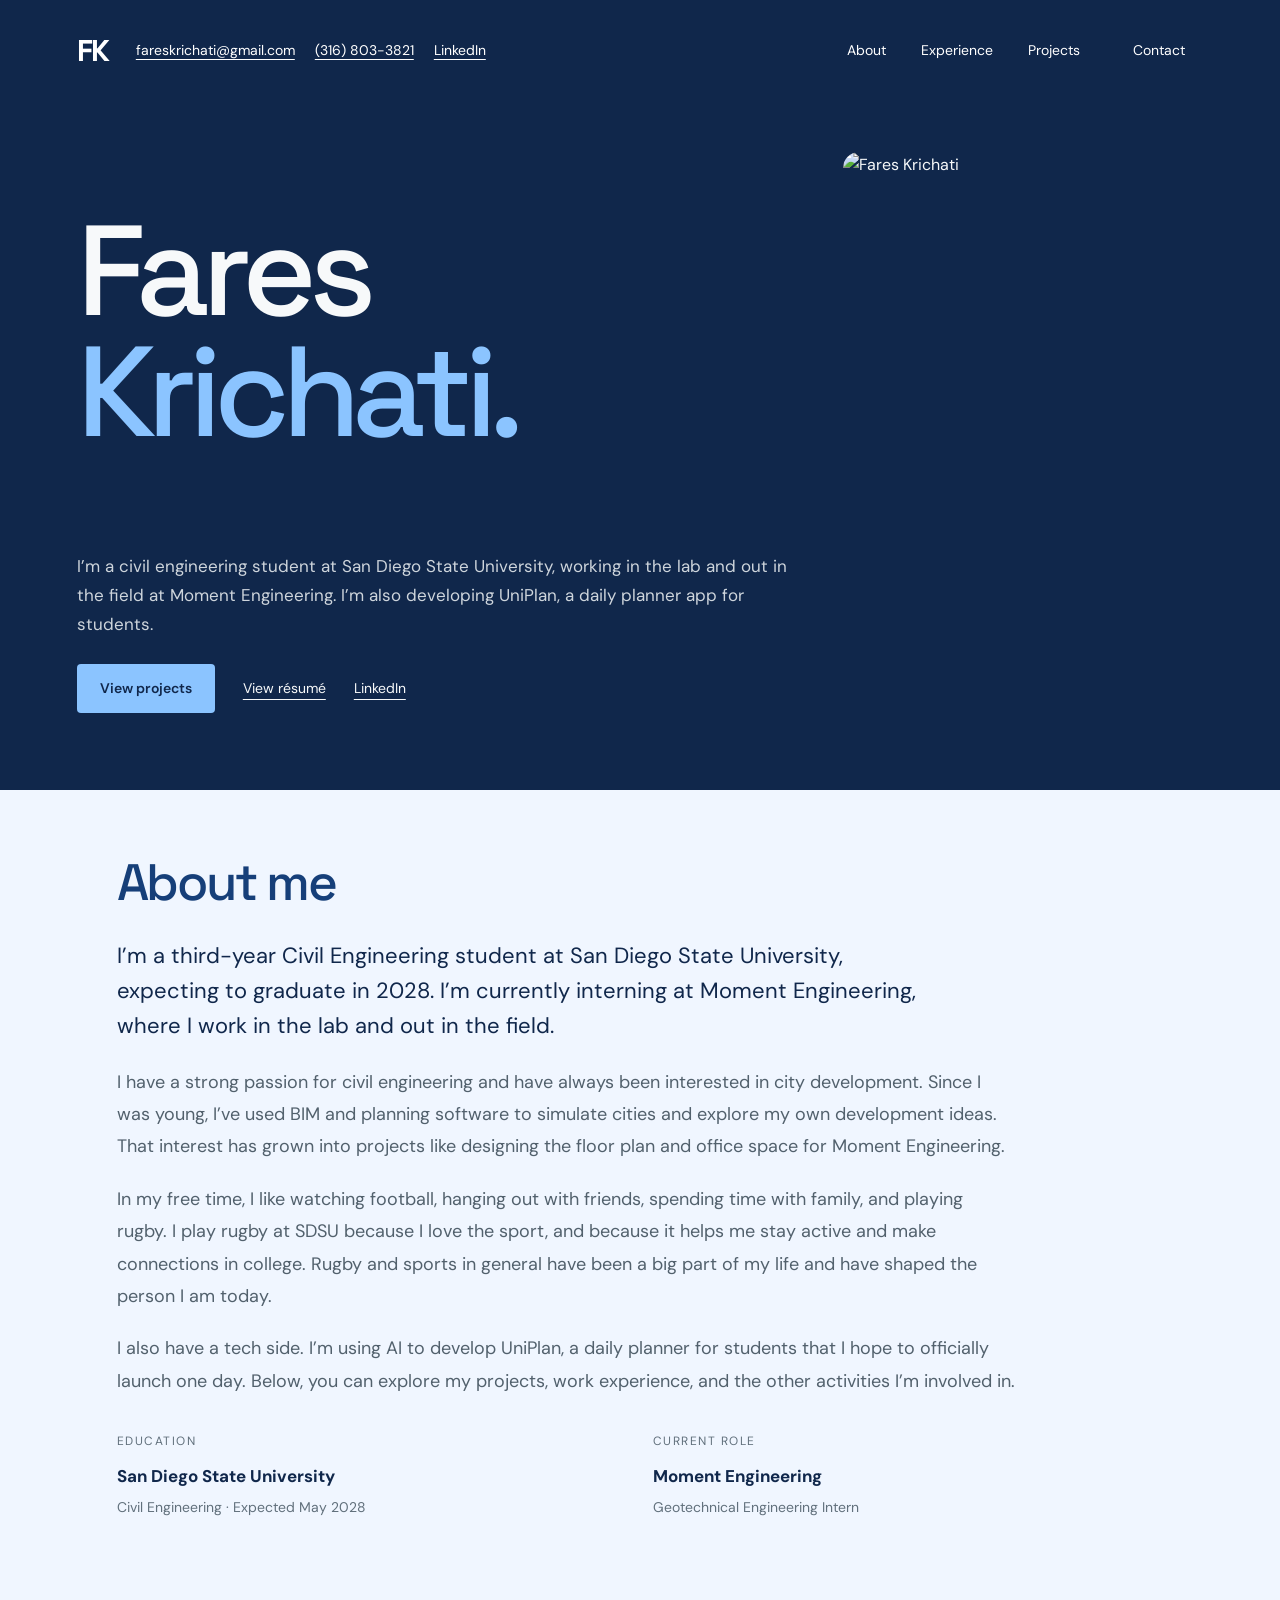
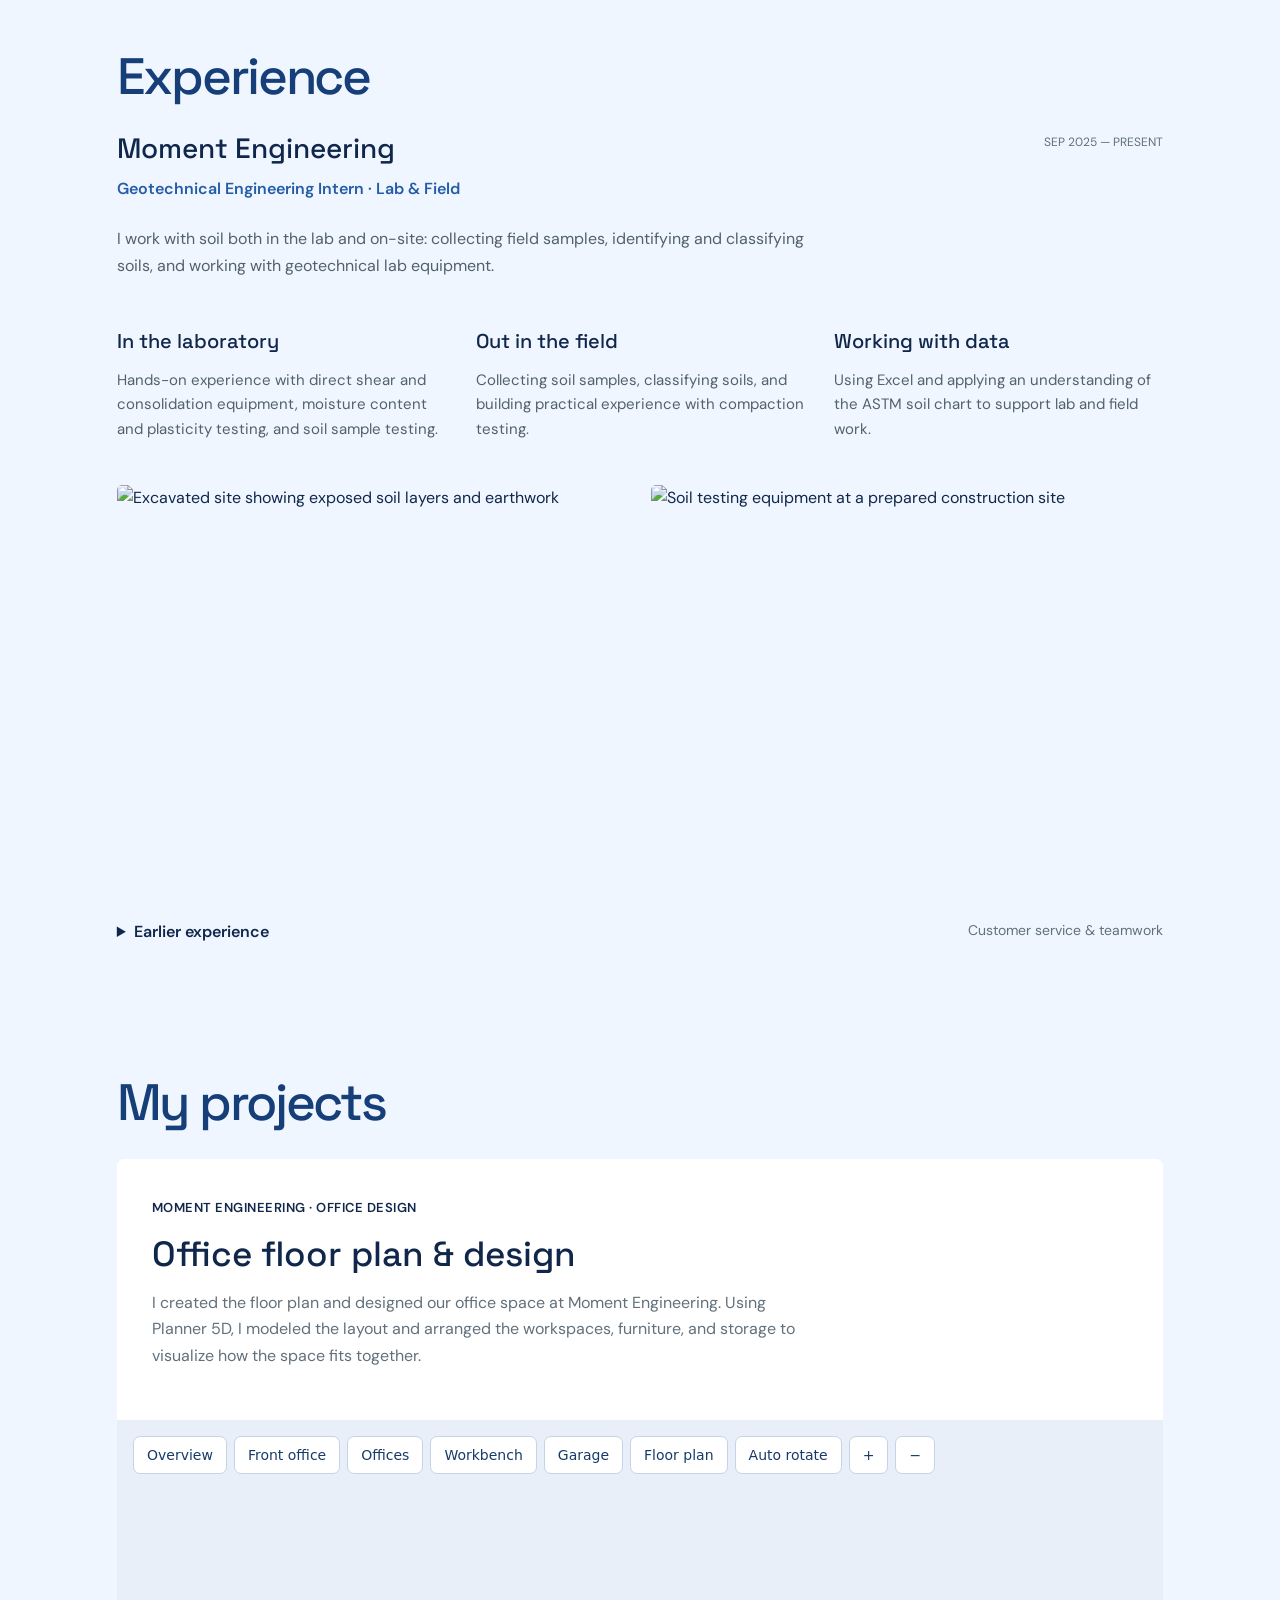
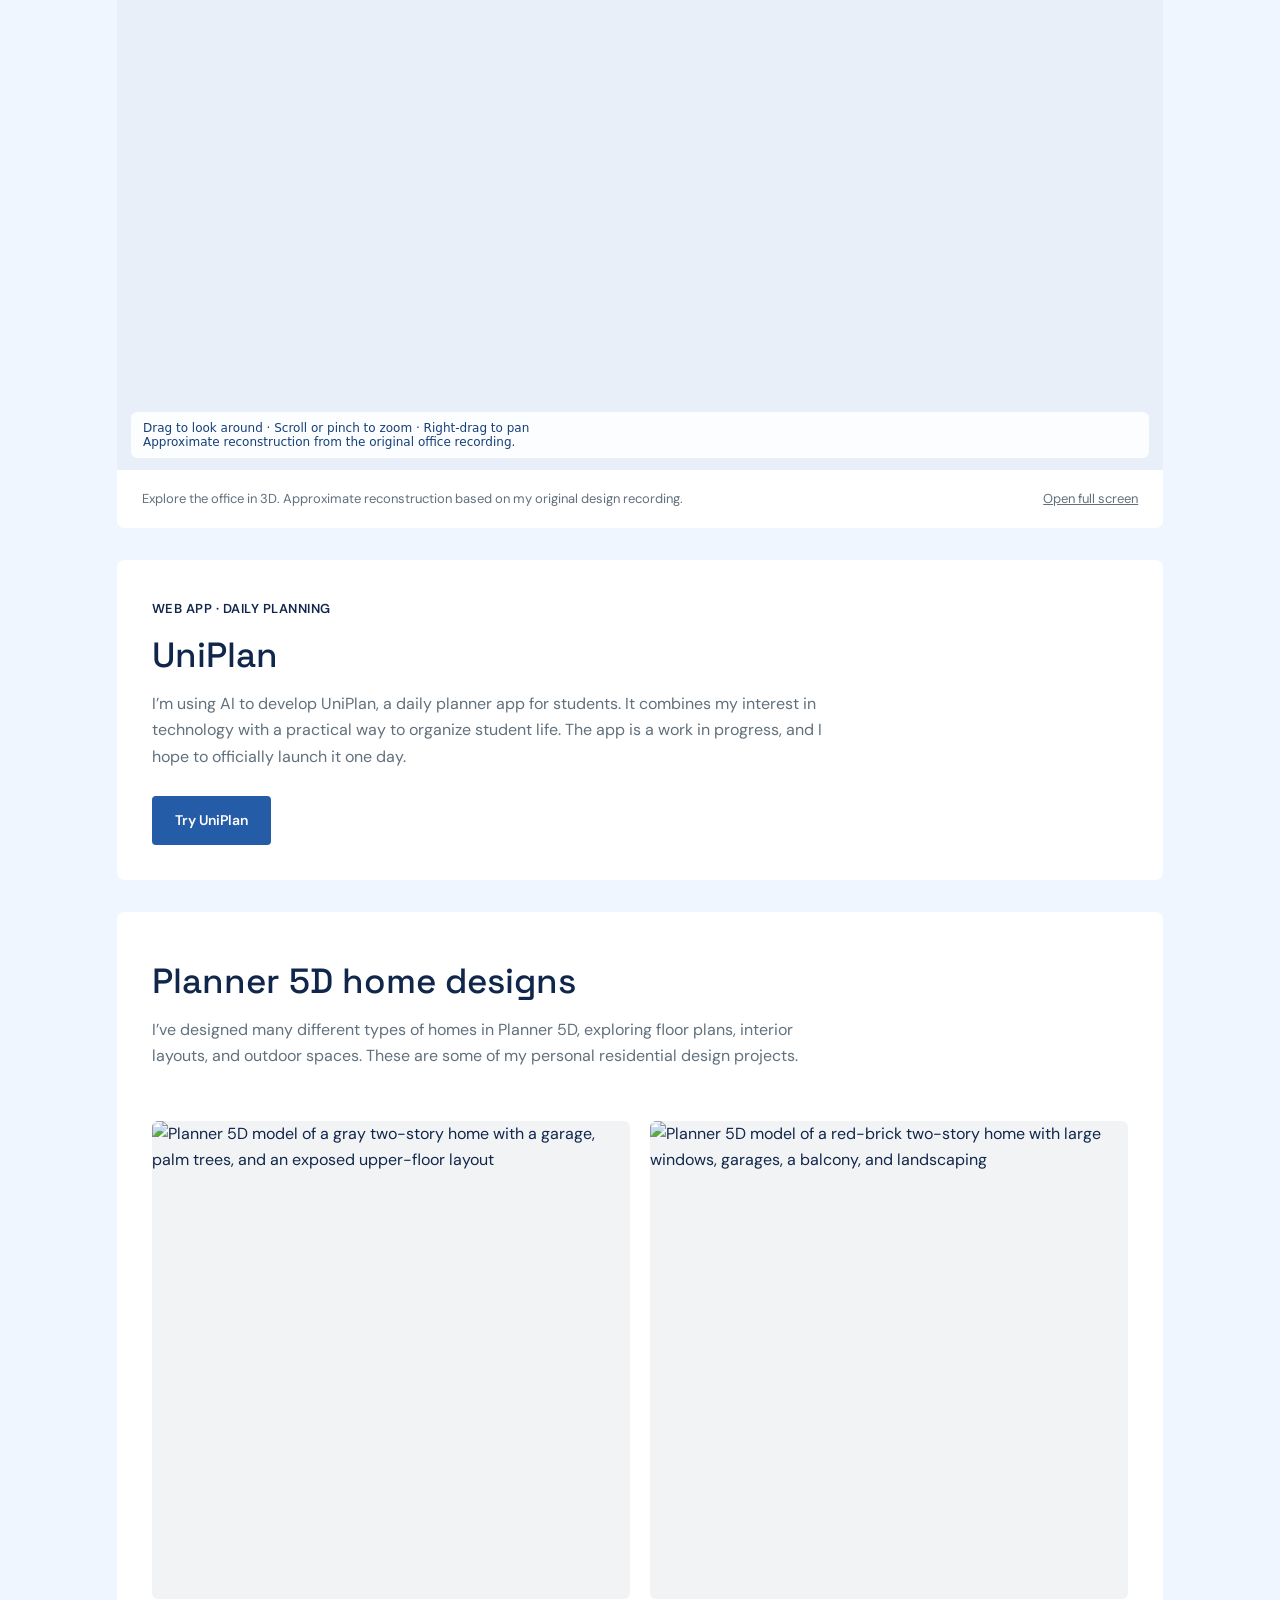
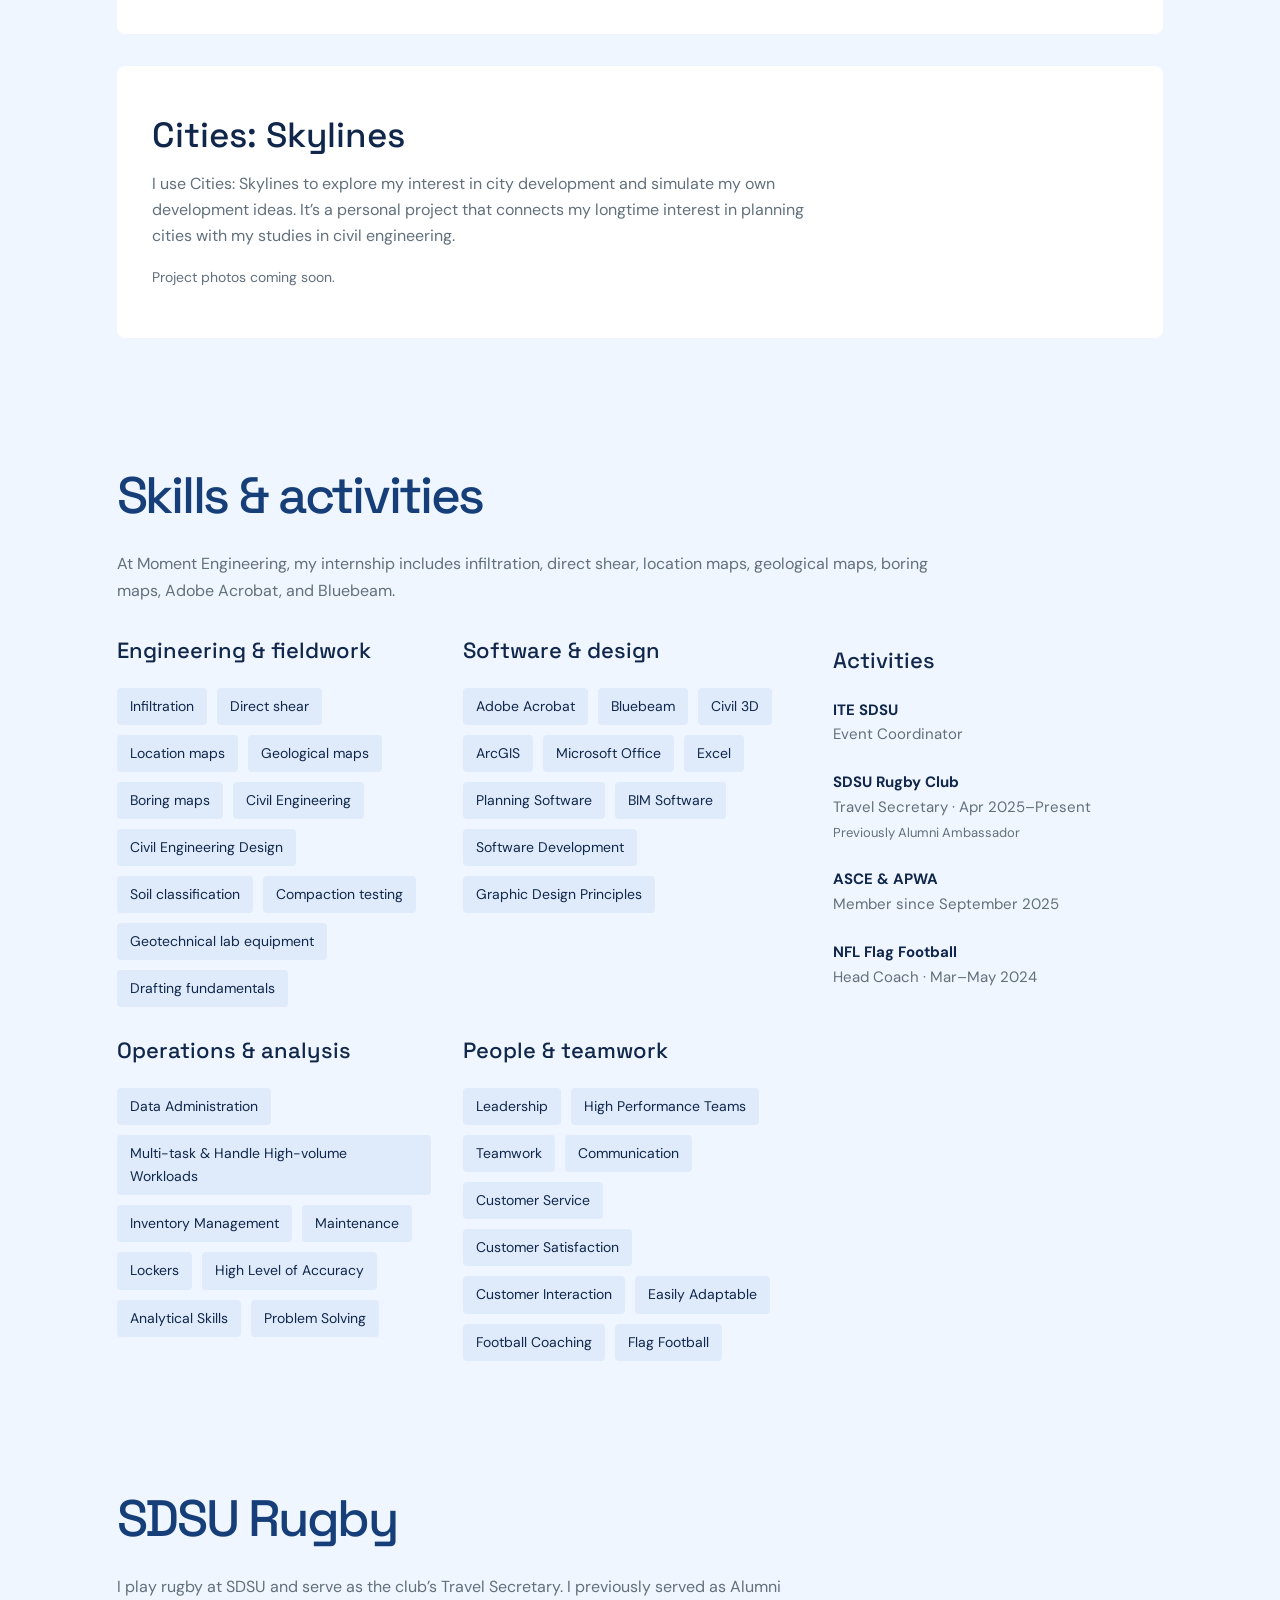
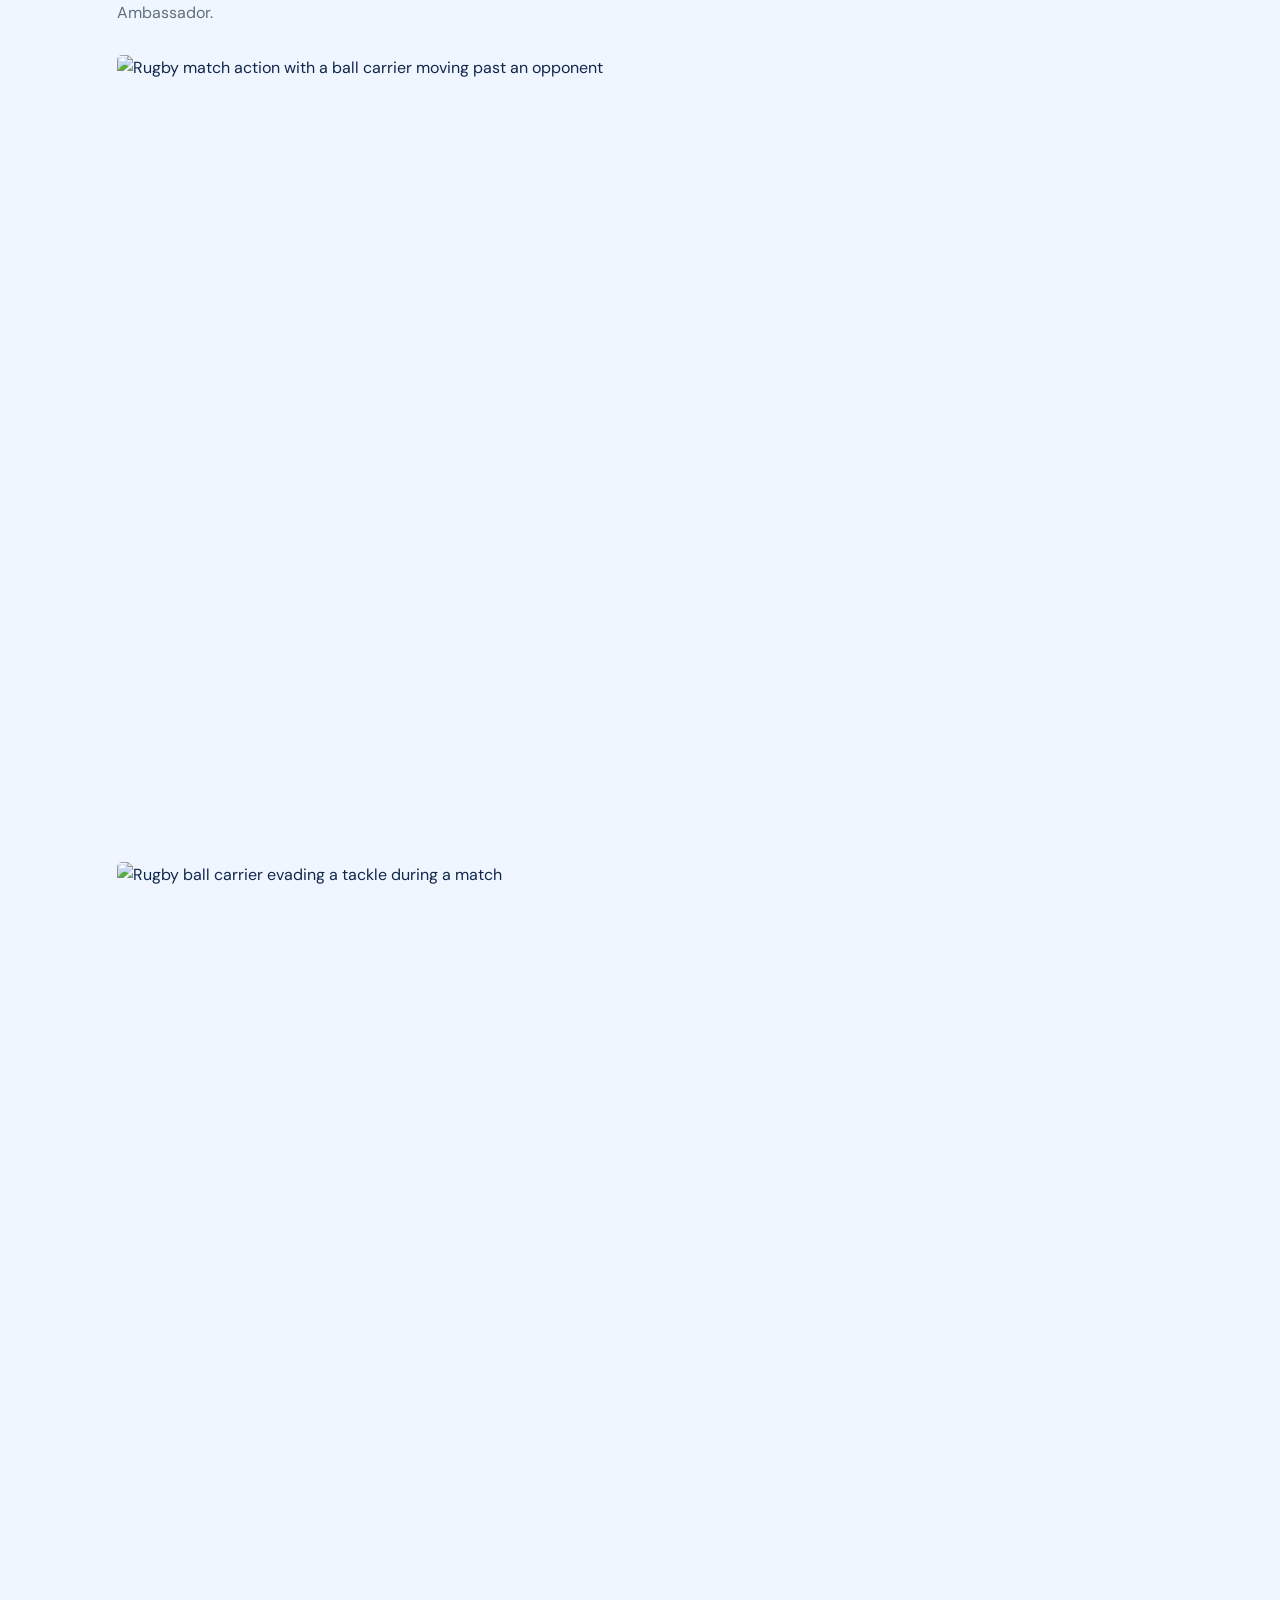
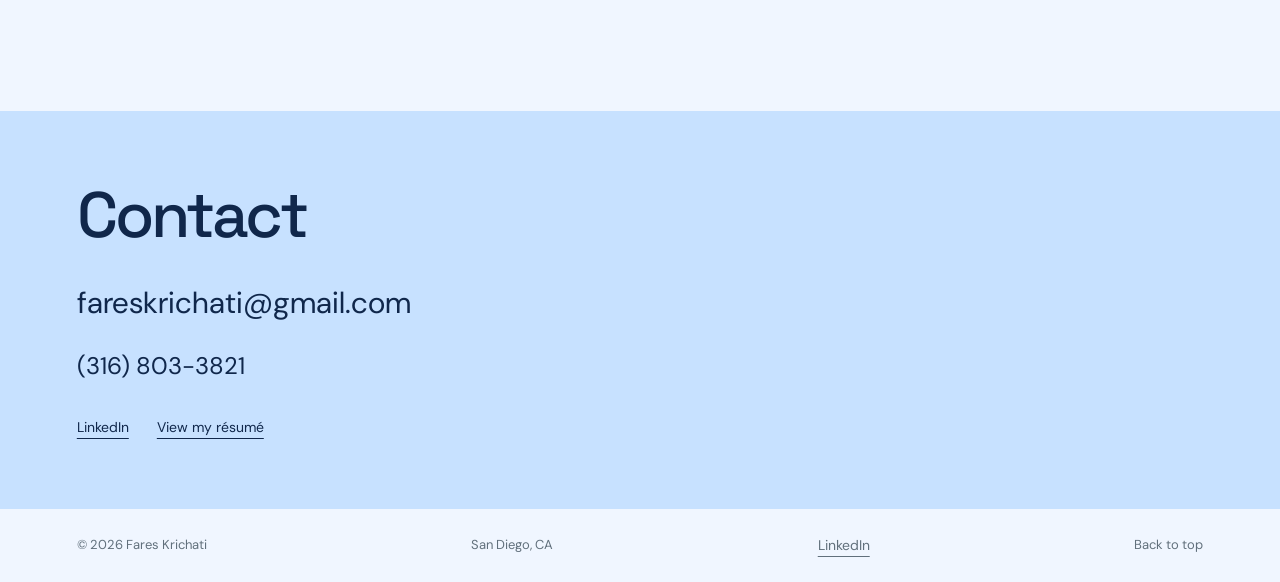
==== index.html @ babab0ae "Add files via upload" ====
<!doctype html>
<html lang="en"><head><meta charset="utf-8"><meta name="viewport" content="width=device-width,initial-scale=1"><meta name="description" content="Fares Krichati — Civil Engineering student at San Diego State University, lab and field intern at Moment Engineering, and creator of UniPlan."><meta name="theme-color" content="#10274b"><title>Fares Krichati | Civil Engineering & Projects</title><link rel="icon" type="image/svg+xml" href="data:image/svg+xml,%3Csvg xmlns='http://www.w3.org/2000/svg' viewBox='0 0 40 40'%3E%3Crect width='40' height='40' rx='8' fill='%2310274b'/%3E%3Ctext x='7' y='28' fill='%238bc4ff' font-family='Arial' font-size='24' font-weight='bold'%3EF%3C/text%3E%3C/svg%3E"><link rel="stylesheet" href="styles.css?v=header-contact-2"></head>
<body><a class="skip" href="#main">Skip to content</a><header><div class="header-identity"><a class="logo" href="#" aria-label="Fares Krichati home">FK</a><address class="header-contact" aria-label="Contact Fares"><a href="mailto:fareskrichati@gmail.com">fareskrichati@gmail.com</a><a href="tel:+13168033821">(316) 803-3821</a><a href="https://www.linkedin.com/in/fares-krichati-6422a7346/" target="_blank" rel="noopener">LinkedIn</a></address></div><nav aria-label="Main navigation"><a href="#about">About</a><a href="#experience">Experience</a><a href="#projects">Projects</a><a class="nav-contact" href="#contact">Contact</a></nav></header>
<main id="main"><section class="hero"><div class="hero-heading"><h1>Fares<br><span>Krichati.</span></h1><img class="portrait" src="media/fares-portrait.png" alt="Fares Krichati" width="800" height="800" fetchpriority="high"></div><div class="hero-bottom"><div class="intro"><p>I’m a civil engineering student at San Diego State University, working in the lab and out in the field at Moment Engineering. I’m also developing UniPlan, a daily planner app for students.</p><div class="actions"><a class="button blue" href="#projects">View projects</a><a class="text-link" href="resume.pdf" target="_blank" rel="noopener">View résumé</a><a class="text-link" href="https://www.linkedin.com/in/fares-krichati-6422a7346/" target="_blank" rel="noopener">LinkedIn</a></div></div></div></section>
<section class="about section" id="about"><div><h2>About me</h2><div class="about-story"><p class="large-copy">I’m a third-year Civil Engineering student at San Diego State University, expecting to graduate in 2028. I’m currently interning at Moment Engineering, where I work in the lab and out in the field.</p><p>I have a strong passion for civil engineering and have always been interested in city development. Since I was young, I’ve used BIM and planning software to simulate cities and explore my own development ideas. That interest has grown into projects like designing the floor plan and office space for Moment Engineering.</p><p>In my free time, I like watching football, hanging out with friends, spending time with family, and playing rugby. I play rugby at SDSU because I love the sport, and because it helps me stay active and make connections in college. Rugby and sports in general have been a big part of my life and have shaped the person I am today.</p><p>I also have a tech side. I’m using AI to develop UniPlan, a daily planner for students that I hope to officially launch one day. Below, you can explore my projects, work experience, and the other activities I’m involved in.</p></div><div class="facts"><div><span>EDUCATION</span><strong>San Diego State University</strong><p>Civil Engineering · Expected May 2028</p></div><div><span>CURRENT ROLE</span><strong>Moment Engineering</strong><p>Geotechnical Engineering Intern</p></div></div></div></section>
<section class="experience section" id="experience"><div><div class="section-heading"><h2>Experience</h2></div><article class="job"><div class="job-title"><h3>Moment Engineering</h3><span>SEP 2025 — PRESENT</span></div><p class="role">Geotechnical Engineering Intern · Lab & Field</p><p>I work with soil both in the lab and on-site: collecting field samples, identifying and classifying soils, and working with geotechnical lab equipment.</p><div class="work-grid"><div><h4>In the laboratory</h4><p>Hands-on experience with direct shear and consolidation equipment, moisture content and plasticity testing, and soil sample testing.</p></div><div><h4>Out in the field</h4><p>Collecting soil samples, classifying soils, and building practical experience with compaction testing.</p></div><div><h4>Working with data</h4><p>Using Excel and applying an understanding of the ASTM soil chart to support lab and field work.</p></div></div></article><div class="photo-grid field-photos"><figure><a href="media/field-excavation.jpg" target="_blank" rel="noopener" aria-label="View excavation photo at full size"><img src="media/field-excavation.jpg" alt="Excavated site showing exposed soil layers and earthwork" loading="lazy" width="1800" height="1350"></a></figure><figure><a href="media/field-testing.jpg" target="_blank" rel="noopener" aria-label="View field testing photo at full size"><img src="media/field-testing.jpg" alt="Soil testing equipment at a prepared construction site" loading="lazy" width="1350" height="1800"></a></figure></div><details><summary>Earlier experience <span>Customer service & teamwork</span></summary><div class="earlier"><h4>Foot Locker <small>Aug 2024 – Oct 2025</small></h4><p>Customer service, product guidance, inventory management, and teamwork in a fast-paced retail environment.</p><h4>Subway <small>May 2023 – Dec 2023</small></h4><p>Customized customer orders, ingredient preparation, organization, and multitasking in a high-volume service environment.</p></div></details></div></section>
<section class="projects section" id="projects"><div><h2>My projects</h2><article class="project office-project"><div class="project-copy"><span class="eyebrow">MOMENT ENGINEERING · OFFICE DESIGN</span><h3>Office floor plan & design</h3><p>I created the floor plan and designed our office space at Moment Engineering. Using Planner 5D, I modeled the layout and arranged the workspaces, furniture, and storage to visualize how the space fits together.</p></div><div class="office-viewer"><iframe src="office-3d.html" title="Interactive 3D reconstruction of the office" loading="lazy" allow="fullscreen" allowfullscreen></iframe></div><div class="video-caption"><span>Explore the office in 3D. Approximate reconstruction based on my original design recording.</span><a href="office-3d.html" target="_blank" rel="noopener">Open full screen</a></div></article><article class="project"><div class="project-copy"><span class="eyebrow">WEB APP · DAILY PLANNING</span><h3>UniPlan</h3><p>I’m using AI to develop UniPlan, a daily planner app for students. It combines my interest in technology with a practical way to organize student life. The app is a work in progress, and I hope to officially launch it one day.</p><a class="button dark" href="https://uniplan.fareskrichati.com/" target="_blank" rel="noopener">Try UniPlan</a></div></article><article class="project planner-project" id="planner-5d"><div class="project-copy"><h3>Planner 5D home designs</h3><p>I’ve designed many different types of homes in Planner 5D, exploring floor plans, interior layouts, and outdoor spaces. These are some of my personal residential design projects.</p></div><div class="planner-gallery"><figure><a href="media/planner5d-home-01.png" target="_blank" rel="noopener" aria-label="View gray home design at full size"><img src="media/planner5d-home-01.png" alt="Planner 5D model of a gray two-story home with a garage, palm trees, and an exposed upper-floor layout" width="1802" height="1682" loading="lazy"></a></figure><figure><a href="media/planner5d-home-02.png" target="_blank" rel="noopener" aria-label="View brick home design at full size"><img src="media/planner5d-home-02.png" alt="Planner 5D model of a red-brick two-story home with large windows, garages, a balcony, and landscaping" width="2266" height="1210" loading="lazy"></a></figure></div></article><article class="project city-project"><div class="project-copy"><h3>Cities: Skylines</h3><p>I use Cities: Skylines to explore my interest in city development and simulate my own development ideas. It’s a personal project that connects my longtime interest in planning cities with my studies in civil engineering.</p><p class="project-status">Project photos coming soon.</p></div></article></div></section>
<section class="skills section"><div><h2>Skills & activities</h2><p class="muted skills-context">At Moment Engineering, my internship includes infiltration, direct shear, location maps, geological maps, boring maps, Adobe Acrobat, and Bluebeam.</p><div class="skills-grid"><div class="skill-categories"><div class="skill-category"><h3>Engineering &amp; fieldwork</h3><div class="tags"><span>Infiltration</span><span>Direct shear</span><span>Location maps</span><span>Geological maps</span><span>Boring maps</span><span>Civil Engineering</span><span>Civil Engineering Design</span><span>Soil classification</span><span>Compaction testing</span><span>Geotechnical lab equipment</span><span>Drafting fundamentals</span></div></div><div class="skill-category"><h3>Software &amp; design</h3><div class="tags"><span>Adobe Acrobat</span><span>Bluebeam</span><span>Civil 3D</span><span>ArcGIS</span><span>Microsoft Office</span><span>Excel</span><span>Planning Software</span><span>BIM Software</span><span>Software Development</span><span>Graphic Design Principles</span></div></div><div class="skill-category"><h3>Operations &amp; analysis</h3><div class="tags"><span>Data Administration</span><span>Multi-task &amp; Handle High-volume Workloads</span><span>Inventory Management</span><span>Maintenance</span><span>Lockers</span><span>High Level of Accuracy</span><span>Analytical Skills</span><span>Problem Solving</span></div></div><div class="skill-category"><h3>People &amp; teamwork</h3><div class="tags"><span>Leadership</span><span>High Performance Teams</span><span>Teamwork</span><span>Communication</span><span>Customer Service</span><span>Customer Satisfaction</span><span>Customer Interaction</span><span>Easily Adaptable</span><span>Football Coaching</span><span>Flag Football</span></div></div></div><div class="community"><h3>Activities</h3><p><strong>ITE SDSU</strong><br>Event Coordinator</p><p><strong>SDSU Rugby Club</strong><br>Travel Secretary · Apr 2025–Present<br><span>Previously Alumni Ambassador</span></p><p><strong>ASCE & APWA</strong><br>Member since September 2025</p><p><strong>NFL Flag Football</strong><br>Head Coach · Mar–May 2024</p></div></div></div></section>
<section class="section rugby-section" id="rugby"><div><h2>SDSU Rugby</h2><p class="muted">I play rugby at SDSU and serve as the club’s Travel Secretary. I previously served as Alumni Ambassador.</p><div class="photo-grid rugby-photos"><figure><a href="media/rugby-run.jpg" target="_blank" rel="noopener" aria-label="View first rugby photo at full size"><img src="media/rugby-run.jpg" alt="Rugby match action with a ball carrier moving past an opponent" width="1800" height="1351" loading="lazy"></a></figure><figure><a href="media/rugby-play.jpg" target="_blank" rel="noopener" aria-label="View second rugby photo at full size"><img src="media/rugby-play.jpg" alt="Rugby ball carrier evading a tackle during a match" width="1800" height="1351" loading="lazy"></a></figure></div></div></section><section class="contact" id="contact"><h2>Contact</h2><a href="mailto:fareskrichati@gmail.com">fareskrichati@gmail.com</a><a class="phone" href="tel:+13168033821">(316) 803-3821</a><div class="contact-bottom"><a class="text-link" href="https://www.linkedin.com/in/fares-krichati-6422a7346/" target="_blank" rel="noopener">LinkedIn</a><a class="text-link" href="resume.pdf" target="_blank" rel="noopener">View my résumé</a></div></section></main><footer><span>© <span id="year">2026</span> Fares Krichati</span><span>San Diego, CA</span><a class="text-link" href="https://www.linkedin.com/in/fares-krichati-6422a7346/" target="_blank" rel="noopener">LinkedIn</a><a href="#">Back to top</a></footer><script>document.getElementById('year').textContent=new Date().getFullYear();</script></body></html>
---- styles.css ----
@import url('https://fonts.googleapis.com/css2?family=DM+Sans:wght@400;500;600;700&family=Space+Grotesk:wght@400;500;600;700&display=swap');
:root{--navy:#10274b;--accent:#8bc4ff;--paper:#f0f6ff;--muted:#61707c;--line:#d8dfe3}*{box-sizing:border-box}html{scroll-behavior:smooth;scroll-padding-top:30px}body{margin:0;background:var(--paper);color:var(--navy);font-family:'DM Sans',sans-serif;font-size:16px;line-height:1.65}a{color:inherit;text-decoration:none}a,summary{touch-action:manipulation}a:focus-visible,summary:focus-visible{outline:3px solid #367de0;outline-offset:6px}header{background:var(--navy);color:#fff;display:flex;align-items:center;justify-content:space-between;padding:26px 6%;border-bottom:1px solid #ffffff20}.logo{font-family:'Space Grotesk',sans-serif;font-size:30px;font-weight:700;letter-spacing:-2px}.logo span{color:var(--accent);font:14px sans-serif;vertical-align:top;margin-left:5px}nav{display:flex;align-items:center;gap:35px;font-size:14px}nav a:hover,.text-link:hover{color:var(--accent)}.nav-contact{border:1px solid #75808a;padding:9px 18px;border-radius:4px}.hero{background:var(--navy);color:#f7f9fa;padding:50px 6% 0;overflow:hidden}.eyebrow,.section-label,.hero-foot,.project-caption,.project-index{font-size:12px;letter-spacing:1.7px;font-weight:600}.eyebrow span{padding:0 12px;color:var(--accent)}h1,h2,h3,h4{font-family:'Space Grotesk',sans-serif;line-height:1.08;margin:0;font-weight:500}h1{font-size:clamp(80px,12vw,174px);letter-spacing:-.065em;line-height:.94;margin:42px 0 46px}h1 span{color:var(--accent)}.hero-bottom{display:grid;grid-template-columns:1fr 1fr;gap:8%;align-items:start;margin-bottom:57px}.hero-bottom>p{font-size:25px;line-height:1.45;margin:0;color:#a9b4bd}.hero-bottom strong{color:#fff;font-weight:500}.intro{max-width:540px}.intro p{margin:0 0 25px;color:#ced5dc;font-size:17px;line-height:1.7}.actions{display:flex;align-items:center;gap:28px}.button{display:inline-block;padding:13px 23px;border-radius:4px;font-weight:600;font-size:14px;transition:transform .2s,background .2s}.button:hover{transform:translateY(-2px)}.blue{background:var(--accent);color:var(--navy)}.blue:hover{background:#b6dcff}.dark{background:var(--navy);color:#fff}.text-link{font-size:14px;text-decoration:underline;text-underline-offset:6px}.hero-foot{border-top:1px solid #ffffff25;padding:20px 0;display:flex;justify-content:space-between;color:#9caab6}.section{display:grid;grid-template-columns:23% 1fr;gap:5%;padding:90px 6%;border-bottom:1px solid var(--line)}.section-label{padding-top:8px;color:var(--muted)}h2{font-size:clamp(34px,4vw,54px);letter-spacing:-.045em;margin-bottom:28px}.large-copy{font-size:22px;line-height:1.6;max-width:800px}.muted{color:var(--muted);max-width:750px}.facts{display:grid;grid-template-columns:1fr 1fr;border-top:1px solid var(--line);padding-top:26px;margin-top:35px;gap:25px}.facts span{display:block;color:var(--muted);font-size:12px;letter-spacing:1.5px;margin-bottom:10px}.facts strong{font-size:17px}.facts p{margin:6px 0 0;font-size:14px;color:var(--muted)}.experience{background:#eaf0f3}.section-heading,.job-title{display:flex;justify-content:space-between;align-items:start;gap:20px}.pill{font-size:12px;border:1px solid #a8b6bf;border-radius:30px;padding:6px 12px;white-space:nowrap}.job{margin-top:22px}.job-title h3{font-size:28px}.job-title>span{font-size:12px;white-space:nowrap;color:var(--muted)}.role{color:#245ca8;margin:13px 0 24px;font-weight:600}.job>p:not(.role){max-width:720px;color:#52616d}.work-grid{display:grid;grid-template-columns:repeat(3,1fr);gap:30px;margin-top:38px}.number{color:#245ca8;font-size:13px}.work-grid h4{font-size:20px;margin-top:14px}.work-grid p{font-size:15px;color:#52616d}details{border-top:1px solid #bac7cf;margin-top:30px;padding-top:20px}summary{cursor:pointer;font-weight:600}summary span{float:right;color:var(--muted);font-size:14px;font-weight:400}.earlier{padding:20px 0}.earlier h4{font-size:20px}.earlier small{font:13px 'DM Sans',sans-serif;color:var(--muted);margin-left:15px}.earlier p{color:var(--muted);font-size:15px}.project{border:1px solid var(--line);border-radius:8px;overflow:hidden}.project-art{background:#c7d5ef;min-height:320px;padding:25px 32px;display:flex;flex-direction:column;justify-content:space-between;color:#243d6b}.uniplan-mark{font-family:'Space Grotesk',sans-serif;font-size:100px;line-height:1;letter-spacing:-8px;display:flex;align-items:center;font-weight:600}.uniplan-mark>span{font-size:53px;letter-spacing:-3px}.uniplan-mark i{font:16px/1.5 'DM Sans',sans-serif;letter-spacing:0;margin-left:auto}.project-copy{padding:35px;background:#fff}.project-copy h3{font-size:35px;margin:16px 0}.project-copy>p{max-width:670px;color:var(--muted)}.app-note{font-size:14px}.project-copy .button{margin-top:10px}.skills-grid{display:grid;grid-template-columns:1fr 1fr;gap:60px}.skills-grid h3{font-size:22px;margin:10px 0 25px}.tags{display:flex;flex-wrap:wrap;align-content:start;gap:10px}.tags span{border:1px solid #c7d0d6;padding:7px 13px;border-radius:4px;font-size:14px}.community p{font-size:15px;color:var(--muted);margin-bottom:23px}.community strong{color:var(--navy)}.community span{font-size:13px}.contact{background:var(--accent);padding:70px 6%}.contact h2{font-size:clamp(38px,5vw,68px);margin-top:28px}.contact>a{font-size:clamp(18px,2.5vw,30px);border-bottom:1px solid var(--navy);padding-bottom:6px;overflow-wrap:anywhere}.contact-bottom{margin-top:40px;padding-top:20px;border-top:1px solid #111e2b40;display:flex;justify-content:space-between;align-items:center}.contact-bottom p{font-size:14px}footer{padding:25px 6%;display:flex;justify-content:space-between;font-size:13px;color:var(--muted)}.skip{position:fixed;left:10px;top:-100px;background:#fff;z-index:10;padding:12px}.skip:focus{top:10px}@media(min-width:1600px){header,.hero,.section,.contact,footer{padding-left:max(6%,calc((100% - 1400px)/2));padding-right:max(6%,calc((100% - 1400px)/2))}}@media(max-width:750px){header{padding:20px 6%}nav{gap:17px}nav a{font-size:13px}.nav-contact{display:none}.hero{padding-top:35px}.hero .eyebrow{font-size:10px;letter-spacing:1px}h1{margin:35px 0;font-size:clamp(74px,17vw,125px)}.hero-bottom{grid-template-columns:1fr;gap:28px;margin-bottom:35px}.hero-bottom>p{font-size:22px}.hero-foot span:last-child{display:none}.hero-foot{font-size:10px}.section{grid-template-columns:1fr;gap:25px;padding:55px 6%}.section-label{font-size:11px}.large-copy{font-size:20px}.section-heading{display:block}.pill{display:inline-block;margin-bottom:12px}.job-title{display:block}.job-title>span{display:block;margin-top:13px}.work-grid{grid-template-columns:1fr;gap:12px}.work-grid>div{border-top:1px solid #c6d1d7;padding-top:18px}.work-grid p{margin-top:10px}.facts,.skills-grid{grid-template-columns:1fr;gap:27px}summary span{display:none}.project-art{padding:22px;min-height:280px}.uniplan-mark{font-size:76px;letter-spacing:-6px;flex-wrap:wrap}.uniplan-mark>span{font-size:45px}.uniplan-mark i{font-size:14px;width:100%;margin-top:15px}.project-copy{padding:25px}.project-caption{font-size:10px}.contact{padding:50px 6%}.contact-bottom{display:block}.contact-bottom .text-link{display:inline-block;margin-top:10px}footer{gap:18px;flex-wrap:wrap;font-size:12px}footer span:nth-child(2){display:none}}@media(prefers-reduced-motion:reduce){html{scroll-behavior:auto}.button{transition:none}}

.photo-grid{display:grid;grid-template-columns:1fr 1fr;gap:22px;margin-top:38px}.photo-grid figure{margin:0;min-width:0}.photo-grid a{display:block;border-radius:5px;overflow:hidden}.photo-grid img{display:block;width:100%;height:300px;object-fit:cover;transition:transform .3s}.photo-grid a:hover img{transform:scale(1.025)}.photo-grid figcaption{font-size:13px;color:var(--muted);margin-top:12px}.field-photos figure:last-child img{object-position:center 74%}.office-project{margin-bottom:32px}.office-project video{display:block;width:100%;height:auto;background:var(--navy);aspect-ratio:3440/1440}.project-meta{display:flex;flex-wrap:wrap;gap:10px;margin-top:25px}.project-meta span{font-size:12px;border:1px solid var(--line);border-radius:4px;padding:5px 10px}.video-caption{display:flex;gap:22px;justify-content:space-between;padding:18px 25px;background:#fff;font-size:13px;color:var(--muted)}.video-caption a{white-space:nowrap;text-decoration:underline}.rugby-section{background:#eaf0f3}.rugby-photos{grid-template-columns:1fr}.rugby-photos img{height:auto;aspect-ratio:4/3;object-fit:contain}.actions{flex-wrap:wrap}.contact-bottom{gap:20px;flex-wrap:wrap}@media(max-width:750px){.photo-grid{grid-template-columns:1fr;gap:28px}.photo-grid img{height:auto;max-height:540px;object-fit:contain;background:#dde4e9}.video-caption{display:block}.video-caption a{display:inline-block;margin-top:12px}.office-project .project-copy{padding:25px}.contact-bottom>a:first-child{margin-bottom:12px}}@media(prefers-reduced-motion:reduce){.photo-grid img{transition:none}}

/* Simplified personal portfolio */
header,.section,.facts,details,.contact-bottom,.project,.work-grid>div{border:0}.section{display:block;max-width:1200px;margin:0 auto;padding-top:65px;padding-bottom:65px}.hero-bottom{display:block}.intro{max-width:720px}.hero h1{margin-top:15px}.hero{padding-bottom:20px}.section-heading{display:block}.facts{padding-top:10px;margin-top:25px}.experience,.rugby-section{background:transparent}.project{background:#fff}.project-copy .eyebrow{font-size:13px;letter-spacing:.5px}.contact-bottom{margin-top:24px;padding-top:0;justify-content:flex-start;gap:28px}.contact h2{margin-top:0}.tags span{border:0;background:#dfebfb}.contact>a{border:0}.photo-grid{margin-top:28px}.nav-contact{border:0}.earlier{padding-bottom:0}@media(max-width:750px){.section{padding-top:42px;padding-bottom:42px}.hero-bottom{margin-bottom:20px}.contact-bottom{display:flex}.contact-bottom>a:first-child{margin-bottom:0}}

.contact{background:#c7e1ff}.contact .text-link:hover{color:#163f79}.dark{background:#245ca8}.dark:hover{background:#194780}main>.section h2{color:#163f79}

.hero-heading{display:grid;grid-template-columns:minmax(0,1fr) minmax(220px,32%);align-items:center;gap:6%;margin-bottom:40px}.hero-heading h1{font-size:clamp(72px,10vw,154px);margin:15px 0}.portrait{display:block;width:100%;height:auto;aspect-ratio:1;object-fit:cover;border-radius:16px}.contact .phone{display:block;width:fit-content;margin-top:18px;font-size:24px}.contact .phone:hover{color:#245ca8}@media(max-width:750px){.hero-heading{grid-template-columns:minmax(0,1fr) 30%;gap:5%;margin-bottom:28px}.hero-heading h1{font-size:clamp(46px,10vw,75px)}.portrait{border-radius:10px}.contact .phone{font-size:20px}}@media(max-width:360px){.hero-heading{grid-template-columns:1fr}.portrait{width:150px}.hero-heading h1{font-size:64px}}

.skills-grid{grid-template-columns:minmax(0,2fr) minmax(220px,1fr);gap:55px}.skill-categories{display:grid;grid-template-columns:1fr 1fr;gap:32px}.skill-category{min-width:0}.skill-category h3{margin-top:0}.tags span{overflow-wrap:anywhere}.skills-context{margin-bottom:35px;max-width:850px}@media(max-width:900px){.skills-grid{grid-template-columns:1fr}.skill-categories{gap:30px}}@media(max-width:550px){.skill-categories{grid-template-columns:1fr}}

.about-story{max-width:900px}.about-story>p:not(.large-copy){font-size:18px;line-height:1.8;color:#52616d;margin:20px 0}.projects .project+.project{margin-top:32px}.project-status{font-size:14px}.field-photos{grid-template-columns:repeat(2,minmax(0,1fr));align-items:start}.field-photos a{aspect-ratio:4/3}.field-photos img{width:100%;height:100%;max-height:none;aspect-ratio:auto;object-fit:cover}.field-photos figure:last-child img{object-position:center 82%}@media(max-width:750px){.field-photos{grid-template-columns:1fr}.field-photos img{height:100%;object-fit:cover;max-height:none}.about-story>p:not(.large-copy){font-size:17px}}

.planner-gallery{display:grid;grid-template-columns:1fr 1fr;gap:20px;padding:0 35px 35px}.planner-gallery figure{margin:0;min-width:0}.planner-gallery a{display:flex;align-items:center;justify-content:center;aspect-ratio:1;background:#f2f3f5;border-radius:6px;overflow:hidden}.planner-gallery img{display:block;width:100%;height:100%;object-fit:contain}.planner-gallery a:hover{background:#e6eef9}@media(max-width:750px){.planner-gallery{grid-template-columns:1fr;padding:0 25px 25px}.planner-gallery a{aspect-ratio:auto}.planner-gallery img{height:auto}}

.office-viewer{background:#e6eef9}.office-viewer iframe{display:block;width:100%;height:650px;border:0}@media(max-width:750px){.office-viewer iframe{height:520px}}

/* Contact details beside the header logo. */
.header-identity{display:flex;align-items:center;gap:28px;min-width:0}.header-contact{display:flex;flex-wrap:wrap;gap:8px 20px;margin:0;font-style:normal;font-size:14px}.header-contact a{color:#ffffff;text-decoration:underline;text-underline-offset:4px;overflow-wrap:anywhere}.header-contact a:hover{color:#fff}.header-contact a:focus-visible{outline:3px solid #fff;outline-offset:5px}header{gap:24px}header nav{flex-shrink:0}@media(max-width:1100px){header{flex-wrap:wrap}.header-identity{flex:1 1 100%}}@media(max-width:600px){.header-identity{align-items:flex-start;gap:20px}.header-contact{flex-direction:column;gap:7px;font-size:13px}header nav{flex-wrap:wrap;gap:17px}}
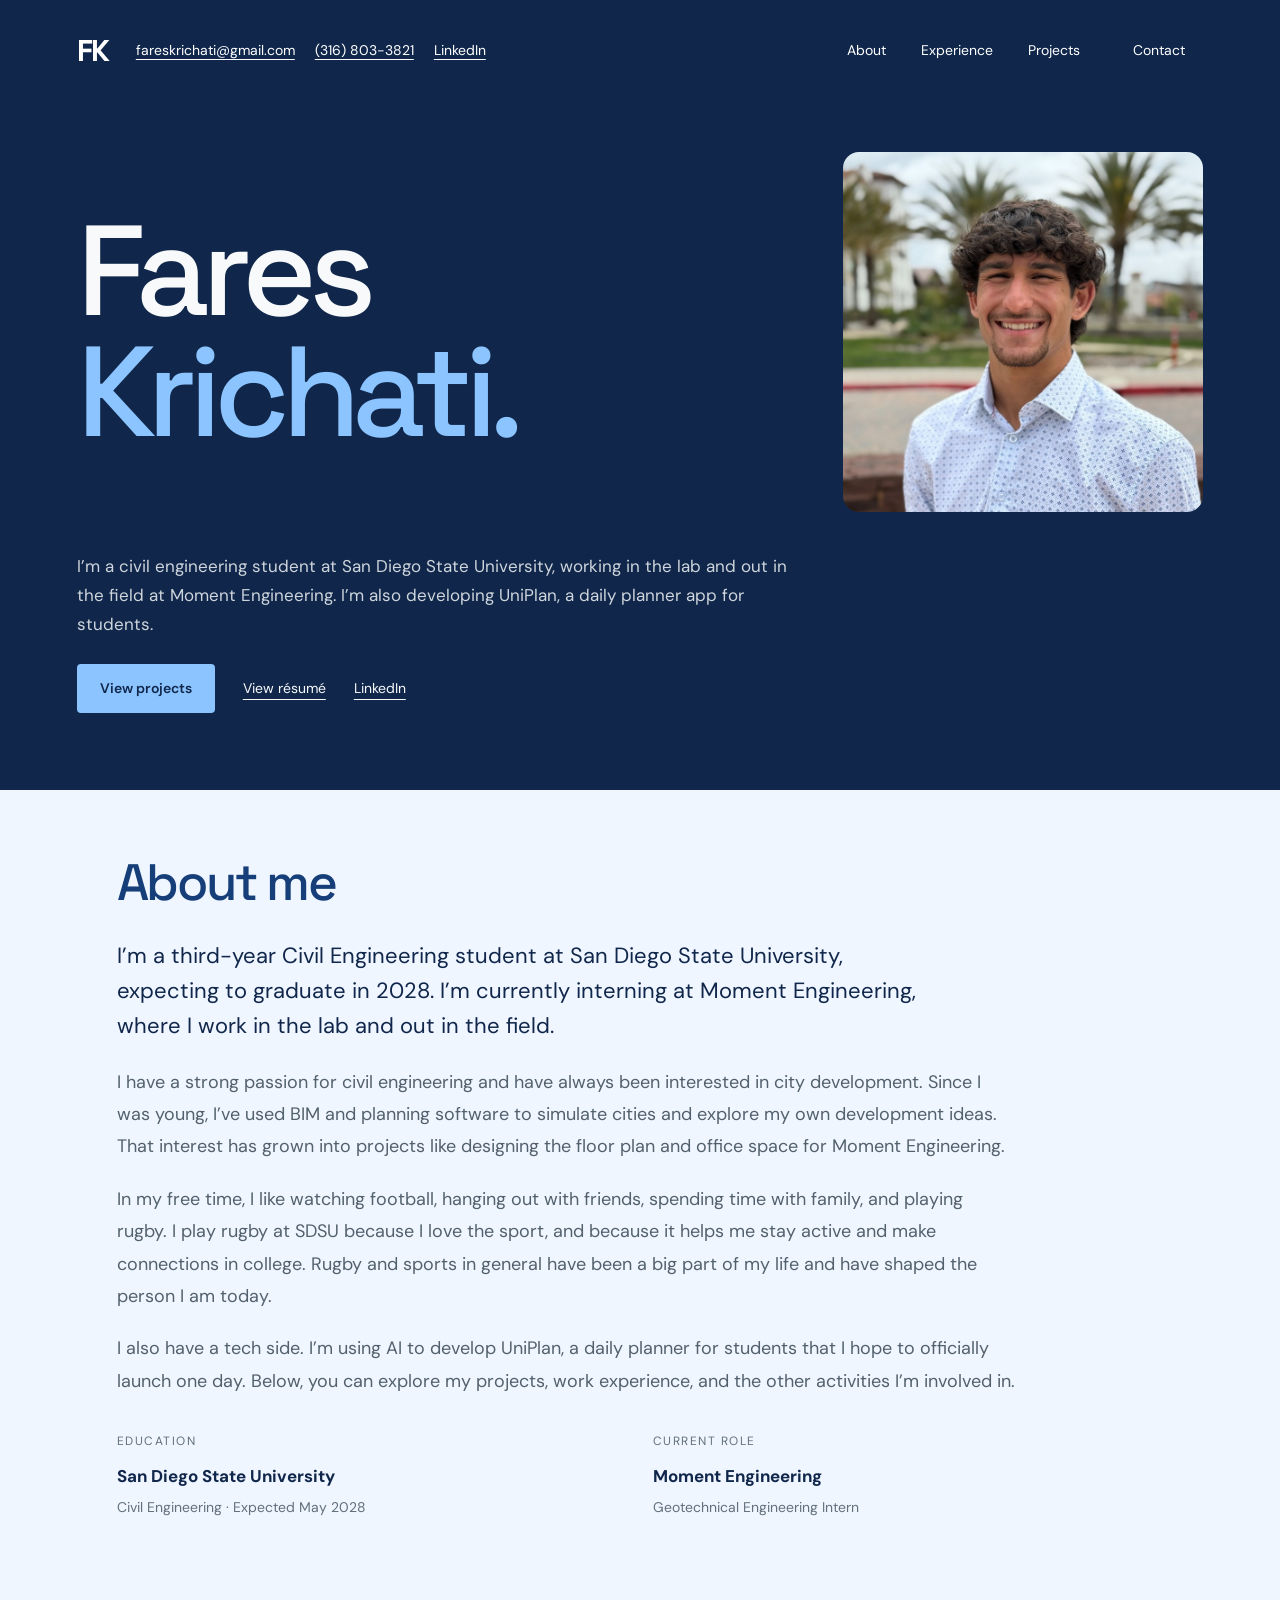
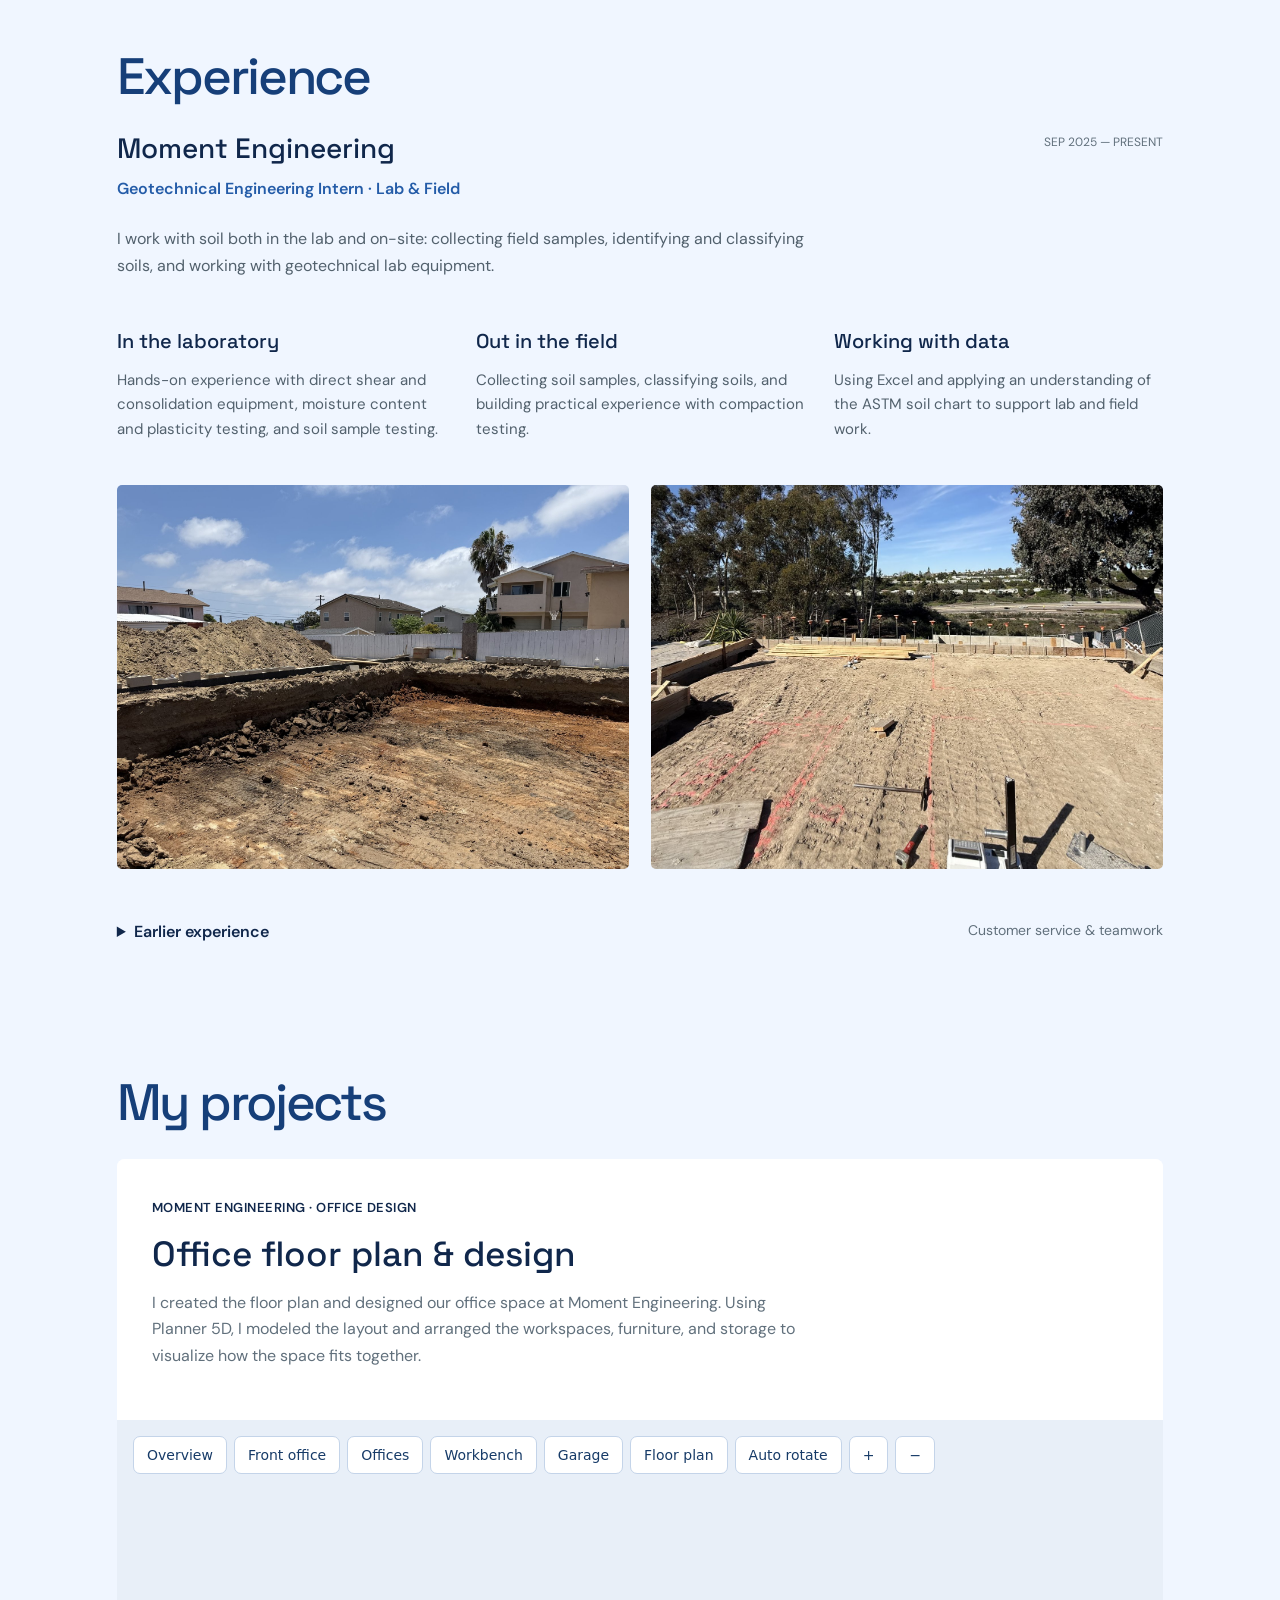
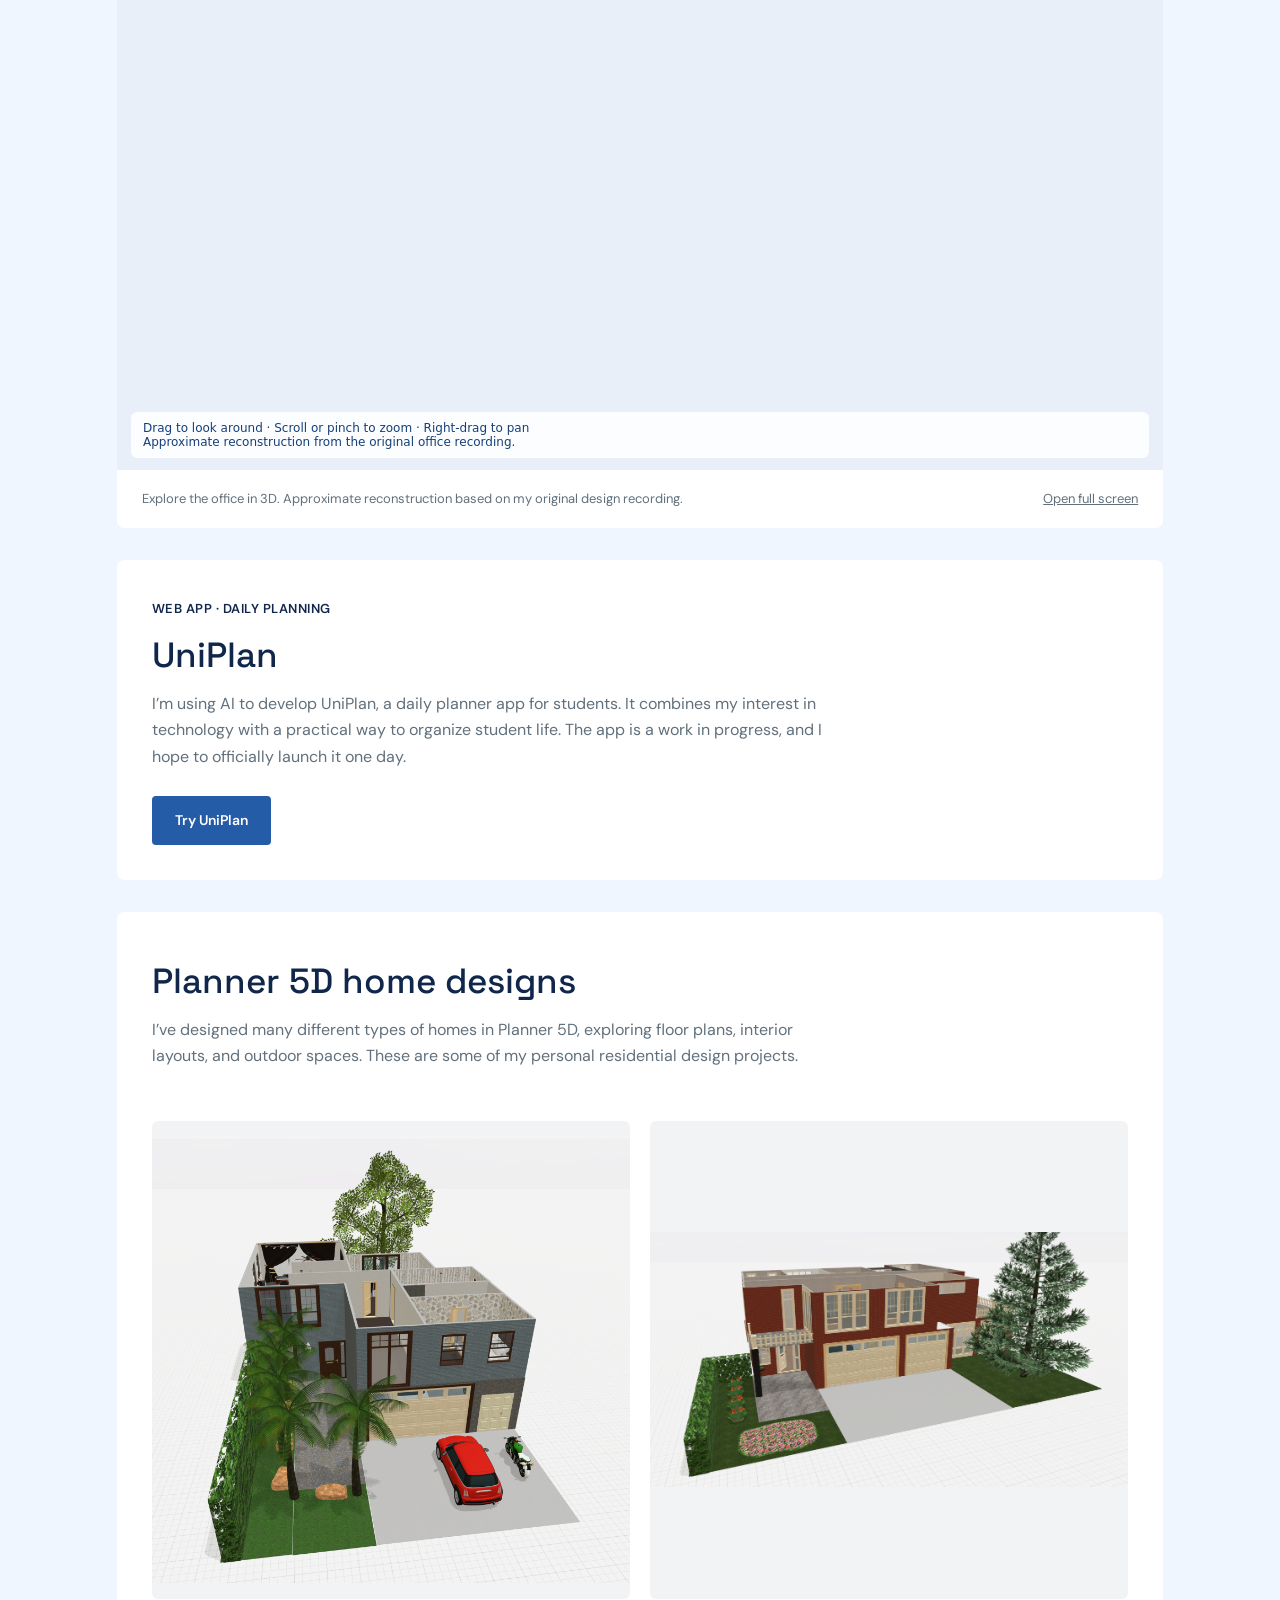
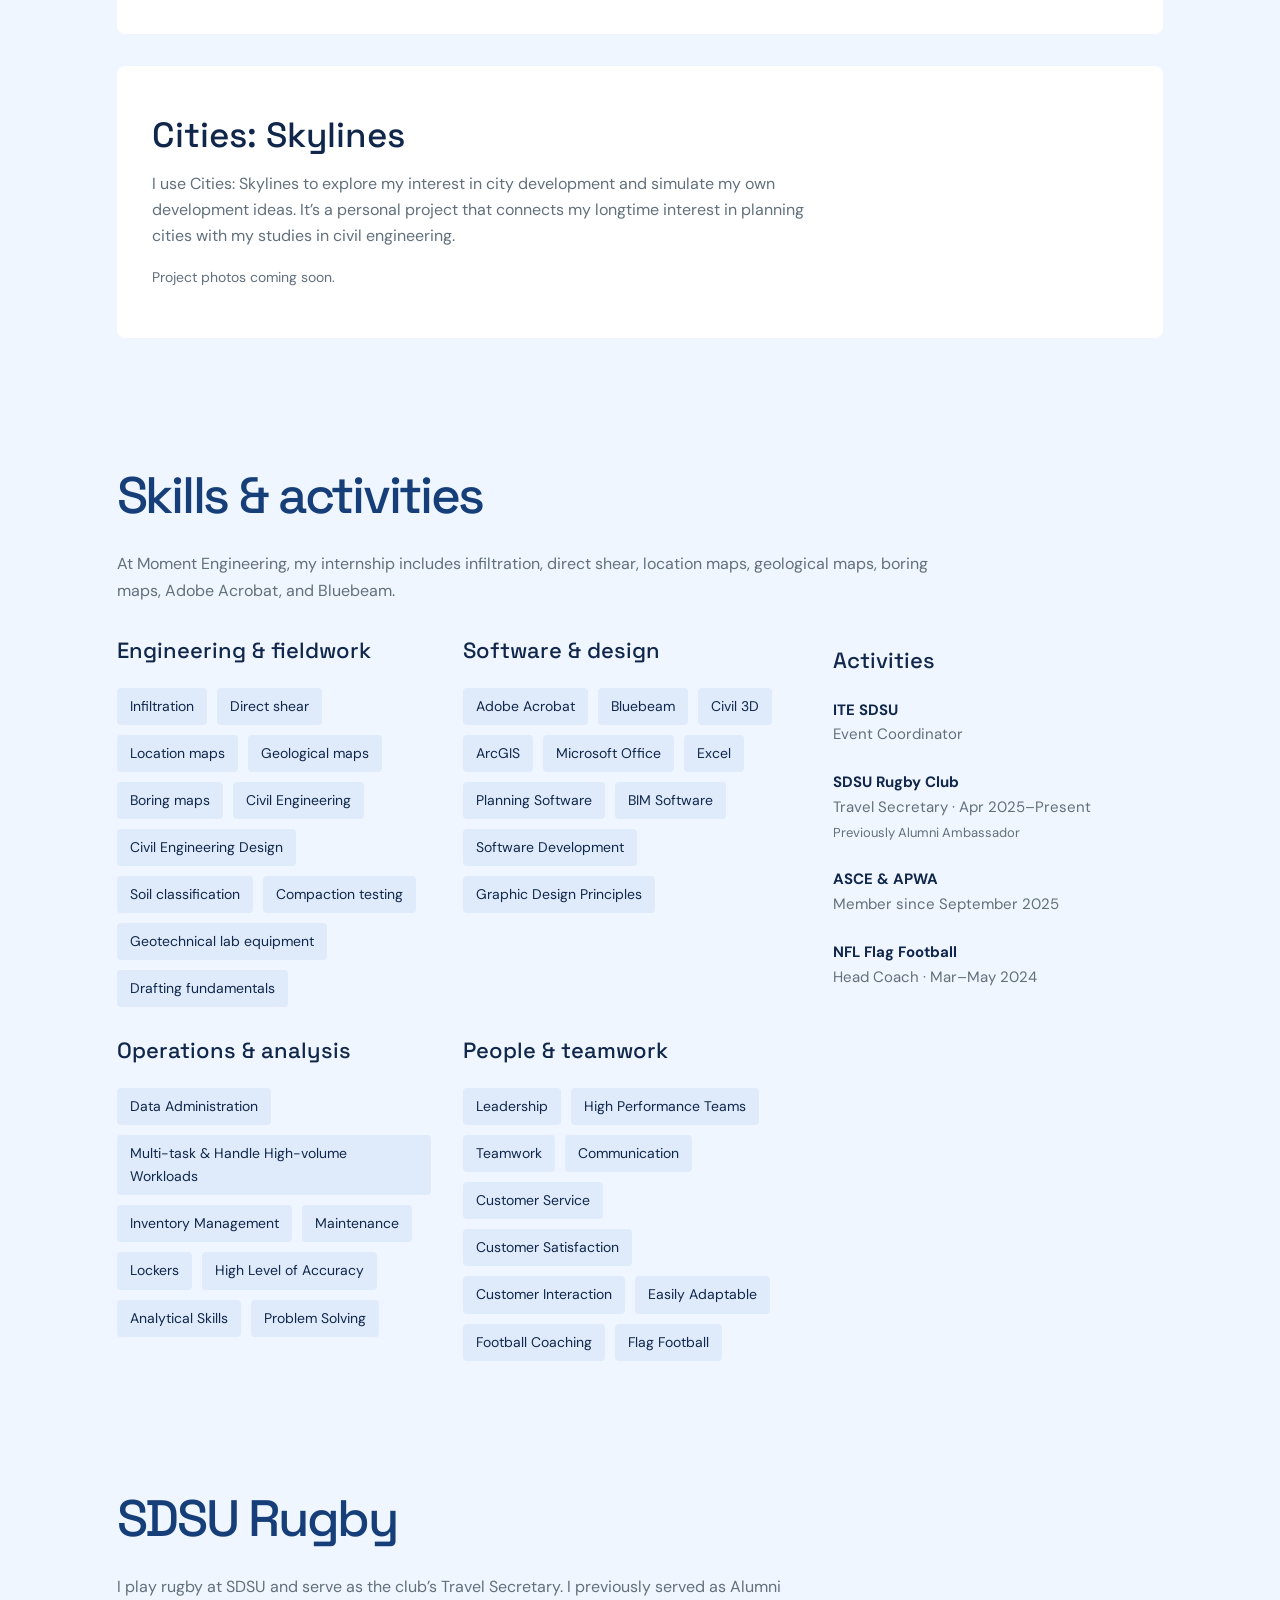
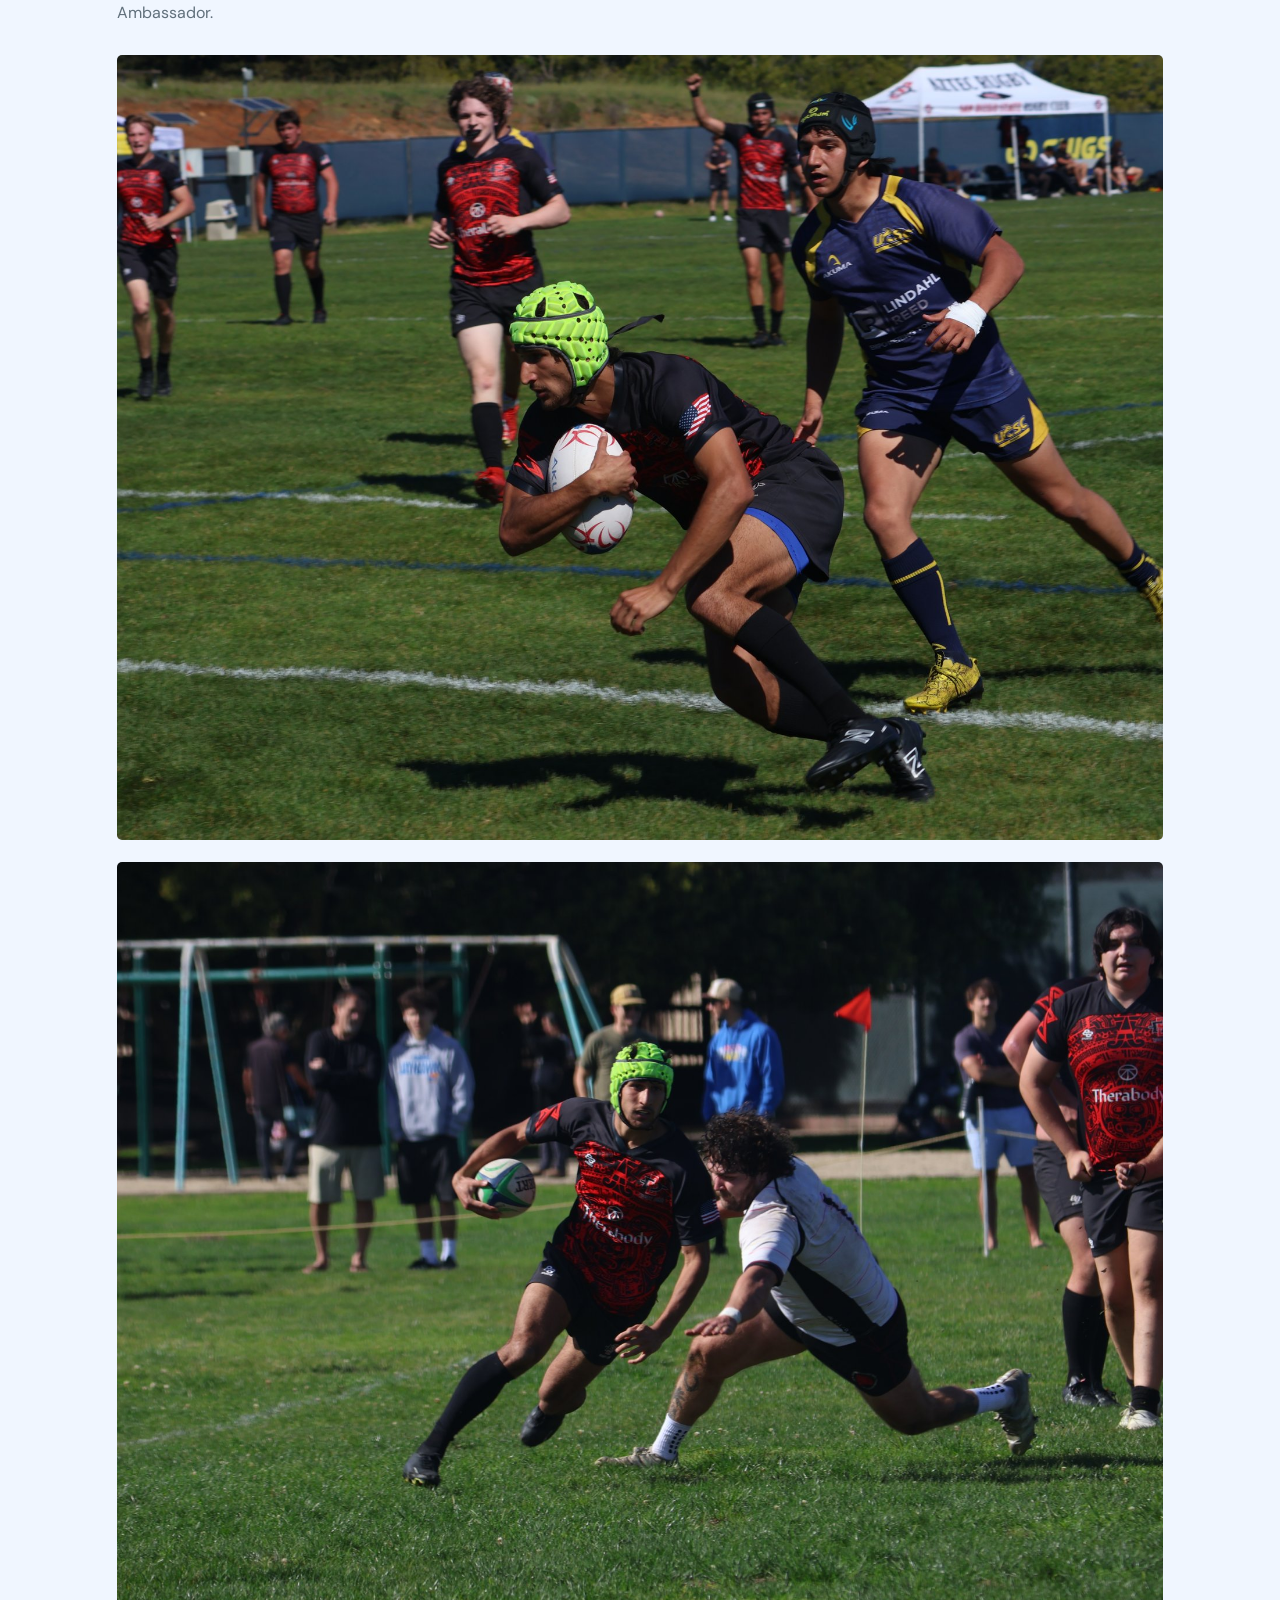
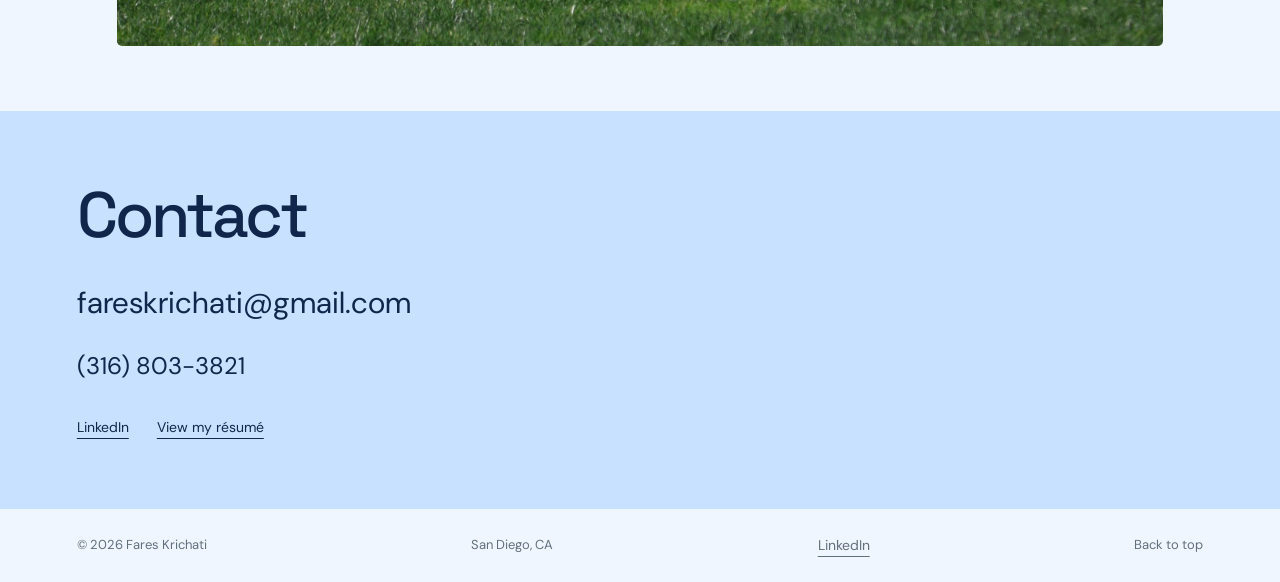
==== commit 6cb27d98: "Fix photo paths for GitHub Pages Updated the hero section and experience details in index.html. Adde" ====
--- a/index.html
+++ b/index.html
@@ -1,9 +1,10 @@
 <!doctype html>
 <html lang="en"><head><meta charset="utf-8"><meta name="viewport" content="width=device-width,initial-scale=1"><meta name="description" content="Fares Krichati — Civil Engineering student at San Diego State University, lab and field intern at Moment Engineering, and creator of UniPlan."><meta name="theme-color" content="#10274b"><title>Fares Krichati | Civil Engineering & Projects</title><link rel="icon" type="image/svg+xml" href="data:image/svg+xml,%3Csvg xmlns='http://www.w3.org/2000/svg' viewBox='0 0 40 40'%3E%3Crect width='40' height='40' rx='8' fill='%2310274b'/%3E%3Ctext x='7' y='28' fill='%238bc4ff' font-family='Arial' font-size='24' font-weight='bold'%3EF%3C/text%3E%3C/svg%3E"><link rel="stylesheet" href="styles.css?v=header-contact-2"></head>
 <body><a class="skip" href="#main">Skip to content</a><header><div class="header-identity"><a class="logo" href="#" aria-label="Fares Krichati home">FK</a><address class="header-contact" aria-label="Contact Fares"><a href="mailto:fareskrichati@gmail.com">fareskrichati@gmail.com</a><a href="tel:+13168033821">(316) 803-3821</a><a href="https://www.linkedin.com/in/fares-krichati-6422a7346/" target="_blank" rel="noopener">LinkedIn</a></address></div><nav aria-label="Main navigation"><a href="#about">About</a><a href="#experience">Experience</a><a href="#projects">Projects</a><a class="nav-contact" href="#contact">Contact</a></nav></header>
-<main id="main"><section class="hero"><div class="hero-heading"><h1>Fares<br><span>Krichati.</span></h1><img class="portrait" src="media/fares-portrait.png" alt="Fares Krichati" width="800" height="800" fetchpriority="high"></div><div class="hero-bottom"><div class="intro"><p>I’m a civil engineering student at San Diego State University, working in the lab and out in the field at Moment Engineering. I’m also developing UniPlan, a daily planner app for students.</p><div class="actions"><a class="button blue" href="#projects">View projects</a><a class="text-link" href="resume.pdf" target="_blank" rel="noopener">View résumé</a><a class="text-link" href="https://www.linkedin.com/in/fares-krichati-6422a7346/" target="_blank" rel="noopener">LinkedIn</a></div></div></div></section>
+<main id="main"><section class="hero"><div class="hero-heading"><h1>Fares<br><span>Krichati.</span></h1><img class="portrait" src="fares-portrait.png" alt="Fares Krichati" width="800" height="800" fetchpriority="high"></div><div class="hero-bottom"><div class="intro"><p>I’m a civil engineering student at San Diego State University, working in the lab and out in the field at Moment Engineering. I’m also developing UniPlan, a daily planner app for students.</p><div class="actions"><a class="button blue" href="#projects">View projects</a><a class="text-link" href="resume.pdf" target="_blank" rel="noopener">View résumé</a><a class="text-link" href="https://www.linkedin.com/in/fares-krichati-6422a7346/" target="_blank" rel="noopener">LinkedIn</a></div></div></div></section>
 <section class="about section" id="about"><div><h2>About me</h2><div class="about-story"><p class="large-copy">I’m a third-year Civil Engineering student at San Diego State University, expecting to graduate in 2028. I’m currently interning at Moment Engineering, where I work in the lab and out in the field.</p><p>I have a strong passion for civil engineering and have always been interested in city development. Since I was young, I’ve used BIM and planning software to simulate cities and explore my own development ideas. That interest has grown into projects like designing the floor plan and office space for Moment Engineering.</p><p>In my free time, I like watching football, hanging out with friends, spending time with family, and playing rugby. I play rugby at SDSU because I love the sport, and because it helps me stay active and make connections in college. Rugby and sports in general have been a big part of my life and have shaped the person I am today.</p><p>I also have a tech side. I’m using AI to develop UniPlan, a daily planner for students that I hope to officially launch one day. Below, you can explore my projects, work experience, and the other activities I’m involved in.</p></div><div class="facts"><div><span>EDUCATION</span><strong>San Diego State University</strong><p>Civil Engineering · Expected May 2028</p></div><div><span>CURRENT ROLE</span><strong>Moment Engineering</strong><p>Geotechnical Engineering Intern</p></div></div></div></section>
-<section class="experience section" id="experience"><div><div class="section-heading"><h2>Experience</h2></div><article class="job"><div class="job-title"><h3>Moment Engineering</h3><span>SEP 2025 — PRESENT</span></div><p class="role">Geotechnical Engineering Intern · Lab & Field</p><p>I work with soil both in the lab and on-site: collecting field samples, identifying and classifying soils, and working with geotechnical lab equipment.</p><div class="work-grid"><div><h4>In the laboratory</h4><p>Hands-on experience with direct shear and consolidation equipment, moisture content and plasticity testing, and soil sample testing.</p></div><div><h4>Out in the field</h4><p>Collecting soil samples, classifying soils, and building practical experience with compaction testing.</p></div><div><h4>Working with data</h4><p>Using Excel and applying an understanding of the ASTM soil chart to support lab and field work.</p></div></div></article><div class="photo-grid field-photos"><figure><a href="media/field-excavation.jpg" target="_blank" rel="noopener" aria-label="View excavation photo at full size"><img src="media/field-excavation.jpg" alt="Excavated site showing exposed soil layers and earthwork" loading="lazy" width="1800" height="1350"></a></figure><figure><a href="media/field-testing.jpg" target="_blank" rel="noopener" aria-label="View field testing photo at full size"><img src="media/field-testing.jpg" alt="Soil testing equipment at a prepared construction site" loading="lazy" width="1350" height="1800"></a></figure></div><details><summary>Earlier experience <span>Customer service & teamwork</span></summary><div class="earlier"><h4>Foot Locker <small>Aug 2024 – Oct 2025</small></h4><p>Customer service, product guidance, inventory management, and teamwork in a fast-paced retail environment.</p><h4>Subway <small>May 2023 – Dec 2023</small></h4><p>Customized customer orders, ingredient preparation, organization, and multitasking in a high-volume service environment.</p></div></details></div></section>
-<section class="projects section" id="projects"><div><h2>My projects</h2><article class="project office-project"><div class="project-copy"><span class="eyebrow">MOMENT ENGINEERING · OFFICE DESIGN</span><h3>Office floor plan & design</h3><p>I created the floor plan and designed our office space at Moment Engineering. Using Planner 5D, I modeled the layout and arranged the workspaces, furniture, and storage to visualize how the space fits together.</p></div><div class="office-viewer"><iframe src="office-3d.html" title="Interactive 3D reconstruction of the office" loading="lazy" allow="fullscreen" allowfullscreen></iframe></div><div class="video-caption"><span>Explore the office in 3D. Approximate reconstruction based on my original design recording.</span><a href="office-3d.html" target="_blank" rel="noopener">Open full screen</a></div></article><article class="project"><div class="project-copy"><span class="eyebrow">WEB APP · DAILY PLANNING</span><h3>UniPlan</h3><p>I’m using AI to develop UniPlan, a daily planner app for students. It combines my interest in technology with a practical way to organize student life. The app is a work in progress, and I hope to officially launch it one day.</p><a class="button dark" href="https://uniplan.fareskrichati.com/" target="_blank" rel="noopener">Try UniPlan</a></div></article><article class="project planner-project" id="planner-5d"><div class="project-copy"><h3>Planner 5D home designs</h3><p>I’ve designed many different types of homes in Planner 5D, exploring floor plans, interior layouts, and outdoor spaces. These are some of my personal residential design projects.</p></div><div class="planner-gallery"><figure><a href="media/planner5d-home-01.png" target="_blank" rel="noopener" aria-label="View gray home design at full size"><img src="media/planner5d-home-01.png" alt="Planner 5D model of a gray two-story home with a garage, palm trees, and an exposed upper-floor layout" width="1802" height="1682" loading="lazy"></a></figure><figure><a href="media/planner5d-home-02.png" target="_blank" rel="noopener" aria-label="View brick home design at full size"><img src="media/planner5d-home-02.png" alt="Planner 5D model of a red-brick two-story home with large windows, garages, a balcony, and landscaping" width="2266" height="1210" loading="lazy"></a></figure></div></article><article class="project city-project"><div class="project-copy"><h3>Cities: Skylines</h3><p>I use Cities: Skylines to explore my interest in city development and simulate my own development ideas. It’s a personal project that connects my longtime interest in planning cities with my studies in civil engineering.</p><p class="project-status">Project photos coming soon.</p></div></article></div></section>
+<section class="experience section" id="experience"><div><div class="section-heading"><h2>Experience</h2></div><article class="job"><div class="job-title"><h3>Moment Engineering</h3><span>SEP 2025 — PRESENT</span></div><p class="role">Geotechnical Engineering Intern · Lab & Field</p><p>I work with soil both in the lab and on-site: collecting field samples, identifying and classifying soils, and working with geotechnical lab equipment.</p><div class="work-grid"><div><h4>In the laboratory</h4><p>Hands-on experience with direct shear and consolidation equipment, moisture content and plasticity testing, and soil sample testing.</p></div><div><h4>Out in the field</h4><p>Collecting soil samples, classifying soils, and building practical experience with compaction testing.</p></div><div><h4>Working with data</h4><p>Using Excel and applying an understanding of the ASTM soil chart to support lab and field work.</p></div></div></article><div class="photo-grid field-photos"><figure><a href="field-excavation.jpg" target="_blank" rel="noopener" aria-label="View excavation photo at full size"><img src="field-excavation.jpg" alt="Excavated site showing exposed soil layers and earthwork" loading="lazy" width="1800" height="1350"></a></figure><figure><a href="field-testing.jpg" target="_blank" rel="noopener" aria-label="View field testing photo at full size"><img src="field-testing.jpg" alt="Soil testing equipment at a prepared construction site" loading="lazy" width="1350" height="1800"></a></figure></div><details><summary>Earlier experience <span>Customer service & teamwork</span></summary><div class="earlier"><h4>Foot Locker <small>Aug 2024 – Oct 2025</small></h4><p>Customer service, product guidance, inventory management, and teamwork in a fast-paced retail environment.</p><h4>Subway <small>May 2023 – Dec 2023</small></h4><p>Customized customer orders, ingredient preparation, organization, and multitasking in a high-volume service environment.</p></div></details></div></section>
+<section class="projects section" id="projects"><div><h2>My projects</h2><article class="project office-project"><div class="project-copy"><span class="eyebrow">MOMENT ENGINEERING · OFFICE DESIGN</span><h3>Office floor plan & design</h3><p>I created the floor plan and designed our office space at Moment Engineering. Using Planner 5D, I modeled the layout and arranged the workspaces, furniture, and storage to visualize how the space fits together.</p></div><div class="office-viewer"><iframe src="office-3d.html" title="Interactive 3D reconstruction of the office" loading="lazy" allow="fullscreen" allowfullscreen></iframe></div><div class="video-caption"><span>Explore the office in 3D. Approximate reconstruction based on my original design recording.</span><a href="office-3d.html" target="_blank" rel="noopener">Open full screen</a></div></article><article class="project"><div class="project-copy"><span class="eyebrow">WEB APP · DAILY PLANNING</span><h3>UniPlan</h3><p>I’m using AI to develop UniPlan, a daily planner app for students. It combines my interest in technology with a practical way to organize student life. The app is a work in progress, and I hope to officially launch it one day.</p><a class="button dark" href="https://uniplan.fareskrichati.com/" target="_blank" rel="noopener">Try UniPlan</a></div></article><article class="project planner-project" id="planner-5d"><div class="project-copy"><h3>Planner 5D home designs</h3><p>I’ve designed many different types of homes in Planner 5D, exploring floor plans, interior layouts, and outdoor spaces. These are some of my personal residential design projects.</p></div><div class="planner-gallery"><figure><a href="planner5d-home-01.png" target="_blank" rel="noopener" aria-label="View gray home design at full size"><img src="planner5d-home-01.png" alt="Planner 5D model of a gray two-story home with a garage, palm trees, and an exposed upper-floor layout" width="1802" height="1682" loading="lazy"></a></figure><figure><a href="planner5d-home-02.png" target="_blank" rel="noopener" aria-label="View brick home design at full size"><img src="planner5d-home-02.png" alt="Planner 5D model of a red-brick two-story home with large windows, garages, a balcony, and landscaping" width="2266" height="1210" loading="lazy"></a></figure></div></article><article class="project city-project"><div class="project-copy"><h3>Cities: Skylines</h3><p>I use Cities: Skylines to explore my interest in city development and simulate my own development ideas. It’s a personal project that connects my longtime interest in planning cities with my studies in civil engineering.</p><p class="project-status">Project photos coming soon.</p></div></article></div></section>
 <section class="skills section"><div><h2>Skills & activities</h2><p class="muted skills-context">At Moment Engineering, my internship includes infiltration, direct shear, location maps, geological maps, boring maps, Adobe Acrobat, and Bluebeam.</p><div class="skills-grid"><div class="skill-categories"><div class="skill-category"><h3>Engineering &amp; fieldwork</h3><div class="tags"><span>Infiltration</span><span>Direct shear</span><span>Location maps</span><span>Geological maps</span><span>Boring maps</span><span>Civil Engineering</span><span>Civil Engineering Design</span><span>Soil classification</span><span>Compaction testing</span><span>Geotechnical lab equipment</span><span>Drafting fundamentals</span></div></div><div class="skill-category"><h3>Software &amp; design</h3><div class="tags"><span>Adobe Acrobat</span><span>Bluebeam</span><span>Civil 3D</span><span>ArcGIS</span><span>Microsoft Office</span><span>Excel</span><span>Planning Software</span><span>BIM Software</span><span>Software Development</span><span>Graphic Design Principles</span></div></div><div class="skill-category"><h3>Operations &amp; analysis</h3><div class="tags"><span>Data Administration</span><span>Multi-task &amp; Handle High-volume Workloads</span><span>Inventory Management</span><span>Maintenance</span><span>Lockers</span><span>High Level of Accuracy</span><span>Analytical Skills</span><span>Problem Solving</span></div></div><div class="skill-category"><h3>People &amp; teamwork</h3><div class="tags"><span>Leadership</span><span>High Performance Teams</span><span>Teamwork</span><span>Communication</span><span>Customer Service</span><span>Customer Satisfaction</span><span>Customer Interaction</span><span>Easily Adaptable</span><span>Football Coaching</span><span>Flag Football</span></div></div></div><div class="community"><h3>Activities</h3><p><strong>ITE SDSU</strong><br>Event Coordinator</p><p><strong>SDSU Rugby Club</strong><br>Travel Secretary · Apr 2025–Present<br><span>Previously Alumni Ambassador</span></p><p><strong>ASCE & APWA</strong><br>Member since September 2025</p><p><strong>NFL Flag Football</strong><br>Head Coach · Mar–May 2024</p></div></div></div></section>
-<section class="section rugby-section" id="rugby"><div><h2>SDSU Rugby</h2><p class="muted">I play rugby at SDSU and serve as the club’s Travel Secretary. I previously served as Alumni Ambassador.</p><div class="photo-grid rugby-photos"><figure><a href="media/rugby-run.jpg" target="_blank" rel="noopener" aria-label="View first rugby photo at full size"><img src="media/rugby-run.jpg" alt="Rugby match action with a ball carrier moving past an opponent" width="1800" height="1351" loading="lazy"></a></figure><figure><a href="media/rugby-play.jpg" target="_blank" rel="noopener" aria-label="View second rugby photo at full size"><img src="media/rugby-play.jpg" alt="Rugby ball carrier evading a tackle during a match" width="1800" height="1351" loading="lazy"></a></figure></div></div></section><section class="contact" id="contact"><h2>Contact</h2><a href="mailto:fareskrichati@gmail.com">fareskrichati@gmail.com</a><a class="phone" href="tel:+13168033821">(316) 803-3821</a><div class="contact-bottom"><a class="text-link" href="https://www.linkedin.com/in/fares-krichati-6422a7346/" target="_blank" rel="noopener">LinkedIn</a><a class="text-link" href="resume.pdf" target="_blank" rel="noopener">View my résumé</a></div></section></main><footer><span>© <span id="year">2026</span> Fares Krichati</span><span>San Diego, CA</span><a class="text-link" href="https://www.linkedin.com/in/fares-krichati-6422a7346/" target="_blank" rel="noopener">LinkedIn</a><a href="#">Back to top</a></footer><script>document.getElementById('year').textContent=new Date().getFullYear();</script></body></html>
+<section class="section rugby-section" id="rugby"><div><h2>SDSU Rugby</h2><p class="muted">I play rugby at SDSU and serve as the club’s Travel Secretary. I previously served as Alumni Ambassador.</p><div class="photo-grid rugby-photos"><figure><a href="rugby-run.jpg" target="_blank" rel="noopener" aria-label="View first rugby photo at full size"><img src="rugby-run.jpg" alt="Rugby match action with a ball carrier moving past an opponent" width="1800" height="1351" loading="lazy"></a></figure><figure><a href="rugby-play.jpg" target="_blank" rel="noopener" aria-label="View second rugby photo at full size"><img src="rugby-play.jpg" alt="Rugby ball carrier evading a tackle during a match" width="1800" height="1351" loading="lazy"></a></figure></div></div></section><section class="contact" id="contact"><h2>Contact</h2><a href="mailto:fareskrichati@gmail.com">fareskrichati@gmail.com</a><a class="phone" href="tel:+13168033821">(316) 803-3821</a><div class="contact-bottom"><a class="text-link" href="https://www.linkedin.com/in/fares-krichati-6422a7346/" target="_blank" rel="noopener">LinkedIn</a><a class="text-link" href="resume.pdf" target="_blank" rel="noopener">View my résumé</a></div></section></main><footer><span>© <span id="year">2026</span> Fares Krichati</span><span>San Diego, CA</span><a class="text-link" href="https://www.linkedin.com/in/fares-krichati-6422a7346/" target="_blank" rel="noopener">LinkedIn</a><a href="#">Back to top</a></footer><script>document.getElementById('year').textContent=new Date().getFullYear();</script></body></html>
+
